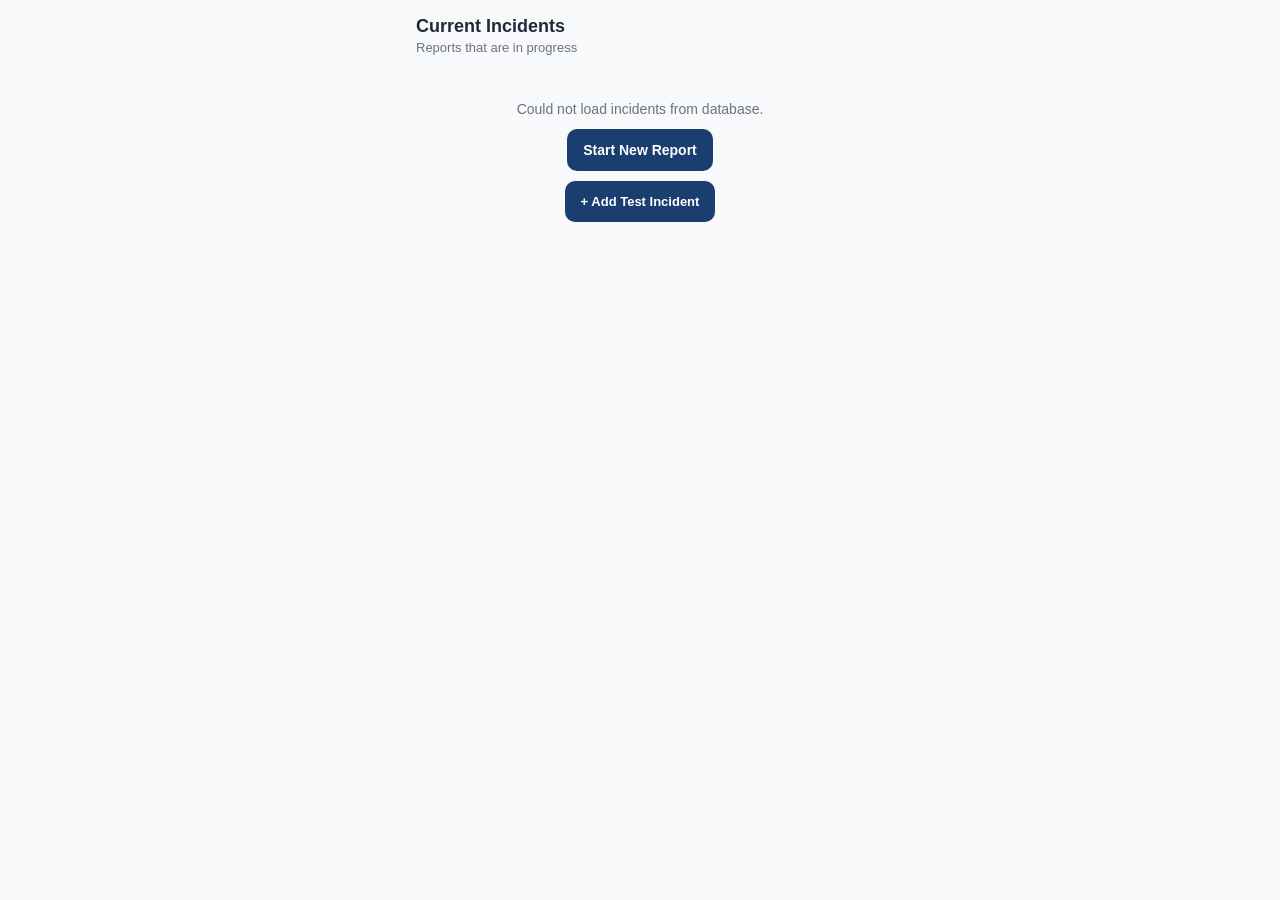
==== index.html @ 59213da8 "Fix v3 from user testing: safety layout, photo menus, hidden damage, country code 1. Before You Star" ====
<!DOCTYPE html>
<html lang="en">
<head>
  <meta charset="UTF-8">
  <meta name="viewport" content="width=device-width, initial-scale=1.0, maximum-scale=1.0, user-scalable=no">
  <title>Incident Reporting</title>
  <link rel="stylesheet" href="styles.css?v=8">
</head>
<body>

  <!-- Offline Banner -->
  <div class="offline-banner" id="offlineBanner">You are offline — data will be saved locally</div>

  <!-- ==================== SCREEN 1: Incidents List ==================== -->
  <div class="screen active" id="screen-incidents">
    <h2 class="section-title">Current Incidents</h2>
    <p class="section-subtitle">Reports that are in progress</p>

    <div id="currentIncidentsList">
      <div id="incidentsLoading" style="text-align:center;padding:28px 0">
        <div class="ai-spinner"></div>
        <p style="margin-top:12px;font-size:13px;color:var(--text-secondary)">Loading incidents…</p>
      </div>
    </div>

    <h2 class="section-title" id="pastIncidentsHeader" style="margin-top:16px;display:none">Past Incidents</h2>
    <p class="section-subtitle" id="pastIncidentsSubtitle" style="display:none">Completed and closed reports</p>
    <div id="pastIncidentsList"></div>
  </div>

  <!-- ==================== SCREEN 2: Before You Start (merged Safety + Comms) ==================== -->
  <div class="screen" id="screen-safety">
    <div class="safety-hero">
      <div class="shield-circle">
        <svg viewBox="0 0 24 24" stroke-linecap="round" stroke-linejoin="round"><path d="M12 22s8-4 8-10V5l-8-3-8 3v7c0 6 8 10 8 10z"/></svg>
      </div>
      <h2>Hi <span id="driverFirstName">there</span>,</h2>
      <p>We understand this is a stressful situation. Your safety is our top priority.</p>
    </div>

    <!-- Always-on 911 banner — injury status is captured later (don't ask twice) -->
    <div style="background:#fee2e2;border:1px solid #fca5a5;border-radius:10px;padding:12px 14px;margin:0 0 14px;font-size:13px;color:#991b1b;font-weight:600;line-height:1.4;display:flex;gap:10px;align-items:flex-start">
      <svg viewBox="0 0 24 24" fill="none" stroke="currentColor" stroke-width="2.5" stroke-linecap="round" stroke-linejoin="round" style="width:20px;height:20px;flex-shrink:0;margin-top:1px"><circle cx="12" cy="12" r="10"/><line x1="12" y1="8" x2="12" y2="12"/><line x1="12" y1="16" x2="12.01" y2="16"/></svg>
      <span>If anyone is injured, call 911 immediately before continuing this report.</span>
    </div>

    <div class="step-card">
      <div class="step-number">1</div>
      <div class="step-content">
        <h3>Move to safety &amp; breathe</h3>
        <p>Ensure you're physically okay and in a safe location away from traffic. Take a few deep breaths.</p>
      </div>
    </div>

    <div class="step-card">
      <div class="step-number">2</div>
      <div class="step-content">
        <h3>Contact your fleet manager</h3>
        <p>Inform them about the incident so they can provide support and next steps.</p>
      </div>
    </div>

    <h3 class="subsection-title" style="margin-top:18px">Communication Guidelines</h3>

    <div class="guidelines-list">
      <div class="guideline-card allowed">
        <div class="guideline-icon check">
          <svg viewBox="0 0 24 24" stroke-linecap="round" stroke-linejoin="round"><polyline points="20 6 9 17 4 12"/></svg>
        </div>
        <div class="guideline-content">
          <h3>Speak with police &amp; your fleet manager</h3>
          <p>Provide accurate, honest information to officers at the scene. Share full details with your fleet manager.</p>
        </div>
      </div>

      <div class="guideline-card caution">
        <div class="guideline-icon warn">
          <svg viewBox="0 0 24 24" stroke-linecap="round" stroke-linejoin="round"><circle cx="12" cy="12" r="10"/><line x1="12" y1="8" x2="12" y2="12"/><line x1="12" y1="16" x2="12.01" y2="16"/></svg>
        </div>
        <div class="guideline-content">
          <h3>Don't discuss fault with other drivers</h3>
          <p>Limit conversation with third parties or witnesses. Just collect their documents and contact information — the app will guide you.</p>
        </div>
      </div>
    </div>

    <div class="button-footer">
      <button class="btn btn-secondary" onclick="app.goTo('incidents')">Back</button>
      <button class="btn btn-primary" onclick="app.goTo('qualifying')">Got it, start report</button>
    </div>
  </div>

  <!-- screen-communication kept as alias so any back-links still work -->
  <div class="screen" id="screen-communication" style="display:none"></div>

  <!-- ==================== SCREEN 5: Qualifying Questions ==================== -->
  <div class="screen" id="screen-qualifying">
    <div class="progress-bar">
      <div class="progress-icon">
        <svg viewBox="0 0 24 24" stroke-linecap="round" stroke-linejoin="round"><circle cx="12" cy="12" r="10"/><line x1="12" y1="16" x2="12" y2="12"/><line x1="12" y1="8" x2="12.01" y2="8"/></svg>
      </div>
      <span>0% Complete</span>
    </div>

    <h2 class="section-title">Qualifying Questions</h2>
    <p class="section-subtitle">Please answer the following questions about the collision.</p>

    <div class="question-group">
      <label>Does the collision involve a third party driver?</label>
      <div class="toggle-group">
        <button class="toggle-btn" onclick="app.setAnswer('thirdParty', true, this)">Yes</button>
        <button class="toggle-btn" onclick="app.setAnswer('thirdParty', false, this)">No</button>
      </div>
    </div>

    <div class="question-group" id="hitAndRunGroup" style="display:none">
      <label>Was this a hit-and-run?</label>
      <div class="toggle-group">
        <button class="toggle-btn" onclick="app.setAnswer('hitAndRun', true, this)">Yes</button>
        <button class="toggle-btn" onclick="app.setAnswer('hitAndRun', false, this)">No</button>
      </div>
    </div>

    <div class="question-group">
      <label>Is your vehicle driveable?</label>
      <div class="toggle-group">
        <button class="toggle-btn" onclick="app.setAnswer('driveable', 'Yes', this)">Yes</button>
        <button class="toggle-btn" onclick="app.setAnswer('driveable', 'No', this)">No</button>
        <button class="toggle-btn" onclick="app.setAnswer('driveable', 'Uncertain', this)">Uncertain</button>
      </div>
    </div>

    <div class="button-footer">
      <button class="btn btn-secondary" onclick="app.goTo('safety')">Back</button>
      <button class="btn btn-primary" id="qualifyingContinue" onclick="app.qualifyingContinue()">Continue</button>
    </div>
  </div>

  <!-- ==================== SCREEN 6a: Photos — Your Vehicle ==================== -->
  <div class="screen" id="screen-photos-yours">
    <div class="progress-bar">
      <div class="progress-icon">
        <svg viewBox="0 0 24 24" stroke-linecap="round" stroke-linejoin="round"><circle cx="12" cy="12" r="10"/><line x1="12" y1="16" x2="12" y2="12"/><line x1="12" y1="8" x2="12.01" y2="8"/></svg>
      </div>
      <span>20% Complete</span>
    </div>

    <h2 class="section-title">Capture Photos of Your Vehicle & Scene</h2>
    <p class="section-subtitle">Take photos of your vehicle damage and the incident scene.</p>

    <div class="photo-grid" id="photoGridYours">
      <div class="photo-slot" onclick="app.showPhotoMenu('yours',0)">
        <svg class="camera-icon" viewBox="0 0 24 24" stroke-linecap="round" stroke-linejoin="round"><path d="M23 19a2 2 0 0 1-2 2H3a2 2 0 0 1-2-2V8a2 2 0 0 1 2-2h4l2-3h6l2 3h4a2 2 0 0 1 2 2z"/><circle cx="12" cy="13" r="4"/></svg>
        <span class="label">Front View</span>
      </div>
      <div class="photo-slot" onclick="app.showPhotoMenu('yours',1)">
        <svg class="camera-icon" viewBox="0 0 24 24" stroke-linecap="round" stroke-linejoin="round"><path d="M23 19a2 2 0 0 1-2 2H3a2 2 0 0 1-2-2V8a2 2 0 0 1 2-2h4l2-3h6l2 3h4a2 2 0 0 1 2 2z"/><circle cx="12" cy="13" r="4"/></svg>
        <span class="label">Rear View</span>
      </div>
      <div class="photo-slot" onclick="app.showPhotoMenu('yours',2)">
        <svg class="camera-icon" viewBox="0 0 24 24" stroke-linecap="round" stroke-linejoin="round"><path d="M23 19a2 2 0 0 1-2 2H3a2 2 0 0 1-2-2V8a2 2 0 0 1 2-2h4l2-3h6l2 3h4a2 2 0 0 1 2 2z"/><circle cx="12" cy="13" r="4"/></svg>
        <span class="label">Left Side</span>
      </div>
      <div class="photo-slot" onclick="app.showPhotoMenu('yours',3)">
        <svg class="camera-icon" viewBox="0 0 24 24" stroke-linecap="round" stroke-linejoin="round"><path d="M23 19a2 2 0 0 1-2 2H3a2 2 0 0 1-2-2V8a2 2 0 0 1 2-2h4l2-3h6l2 3h4a2 2 0 0 1 2 2z"/><circle cx="12" cy="13" r="4"/></svg>
        <span class="label">Right Side</span>
      </div>
      <div class="photo-slot" onclick="app.showPhotoMenu('yours',4)">
        <svg class="camera-icon" viewBox="0 0 24 24" stroke-linecap="round" stroke-linejoin="round"><path d="M23 19a2 2 0 0 1-2 2H3a2 2 0 0 1-2-2V8a2 2 0 0 1 2-2h4l2-3h6l2 3h4a2 2 0 0 1 2 2z"/><circle cx="12" cy="13" r="4"/></svg>
        <span class="label">Damage Close-up</span>
      </div>
    </div>

    <h3 class="subsection-title">360° Scene Video <span style="font-size:11px;font-weight:400;color:var(--text-muted)">(Optional)</span></h3>
    <p class="section-subtitle" style="margin-bottom:10px">Record a 360° walkthrough with your Camera app, then select it here.</p>
    <div class="document-upload" id="sceneVideoSlot" onclick="app.captureSceneVideo()">
      <svg viewBox="0 0 24 24" stroke-linecap="round" stroke-linejoin="round"><polygon points="23 7 16 12 23 17 23 7"/><rect x="1" y="5" width="15" height="14" rx="2" ry="2"/></svg>
      <p style="font-weight:600;margin-bottom:3px;font-size:14px">Select video from library</p>
      <p style="font-size:12px;color:var(--text-muted)">Record with your Camera app first, then tap here to attach</p>
    </div>
    <div id="sceneVideoPreview" style="display:none" class="doc-preview">
      <svg viewBox="0 0 24 24" fill="none" stroke="#2e7d32" stroke-width="2.5" stroke-linecap="round" stroke-linejoin="round" style="width:18px;height:18px;flex-shrink:0"><polyline points="20 6 9 17 4 12"/></svg>
      <span id="sceneVideoName" style="flex:1;font-size:13px;color:var(--success);overflow:hidden;text-overflow:ellipsis;white-space:nowrap">Video captured ✓</span>
      <button class="doc-remove-btn" onclick="event.stopPropagation();app.removeSceneVideo()">&times;</button>
    </div>

    <div id="aiAnalysisStatusYours" style="display:none">
      <div class="ai-processing">
        <div class="ai-spinner"></div>
        <p style="font-weight:600;font-size:14px">Analyzing photos...</p>
        <p style="color:var(--text-secondary);font-size:13px">AI is identifying damage zones and severity</p>
      </div>
    </div>

    <div class="button-footer">
      <button class="btn btn-secondary" onclick="app.goTo('qualifying')">Back</button>
      <button class="btn btn-primary" onclick="app.analyzeYoursAndContinue()">Continue</button>
    </div>
  </div>

  <!-- ==================== SCREEN 6b: Photos — Third Party Vehicle ==================== -->
  <div class="screen" id="screen-photos-third">
    <div class="progress-bar">
      <div class="progress-icon">
        <svg viewBox="0 0 24 24" stroke-linecap="round" stroke-linejoin="round"><circle cx="12" cy="12" r="10"/><line x1="12" y1="16" x2="12" y2="12"/><line x1="12" y1="8" x2="12.01" y2="8"/></svg>
      </div>
      <span>35% Complete</span>
    </div>

    <h2 class="section-title">Capture Photos of Third Party Vehicle</h2>
    <p class="section-subtitle">Take photos of the other driver's vehicle damage.</p>

    <div class="photo-grid" id="photoGridThird">
      <div class="photo-slot" onclick="app.showPhotoMenu('third',0)">
        <svg class="camera-icon" viewBox="0 0 24 24" stroke-linecap="round" stroke-linejoin="round"><path d="M23 19a2 2 0 0 1-2 2H3a2 2 0 0 1-2-2V8a2 2 0 0 1 2-2h4l2-3h6l2 3h4a2 2 0 0 1 2 2z"/><circle cx="12" cy="13" r="4"/></svg>
        <span class="label">Front View</span>
      </div>
      <div class="photo-slot" onclick="app.showPhotoMenu('third',1)">
        <svg class="camera-icon" viewBox="0 0 24 24" stroke-linecap="round" stroke-linejoin="round"><path d="M23 19a2 2 0 0 1-2 2H3a2 2 0 0 1-2-2V8a2 2 0 0 1 2-2h4l2-3h6l2 3h4a2 2 0 0 1 2 2z"/><circle cx="12" cy="13" r="4"/></svg>
        <span class="label">Rear View</span>
      </div>
      <div class="photo-slot" onclick="app.showPhotoMenu('third',2)">
        <svg class="camera-icon" viewBox="0 0 24 24" stroke-linecap="round" stroke-linejoin="round"><path d="M23 19a2 2 0 0 1-2 2H3a2 2 0 0 1-2-2V8a2 2 0 0 1 2-2h4l2-3h6l2 3h4a2 2 0 0 1 2 2z"/><circle cx="12" cy="13" r="4"/></svg>
        <span class="label">Left Side</span>
      </div>
      <div class="photo-slot" onclick="app.showPhotoMenu('third',3)">
        <svg class="camera-icon" viewBox="0 0 24 24" stroke-linecap="round" stroke-linejoin="round"><path d="M23 19a2 2 0 0 1-2 2H3a2 2 0 0 1-2-2V8a2 2 0 0 1 2-2h4l2-3h6l2 3h4a2 2 0 0 1 2 2z"/><circle cx="12" cy="13" r="4"/></svg>
        <span class="label">Right Side</span>
      </div>
      <div class="photo-slot" onclick="app.showPhotoMenu('third',4)">
        <svg class="camera-icon" viewBox="0 0 24 24" stroke-linecap="round" stroke-linejoin="round"><path d="M23 19a2 2 0 0 1-2 2H3a2 2 0 0 1-2-2V8a2 2 0 0 1 2-2h4l2-3h6l2 3h4a2 2 0 0 1 2 2z"/><circle cx="12" cy="13" r="4"/></svg>
        <span class="label">Damage Close-up</span>
      </div>
    </div>

    <div id="aiAnalysisStatusThird" style="display:none">
      <div class="ai-processing">
        <div class="ai-spinner"></div>
        <p style="font-weight:600;font-size:14px">Analyzing photos...</p>
        <p style="color:var(--text-secondary);font-size:13px">AI is identifying vehicle type and damage</p>
      </div>
    </div>

    <div class="button-footer">
      <button class="btn btn-secondary" onclick="app.goTo('photos-yours')">Back</button>
      <button class="btn btn-primary" onclick="app.analyzeThirdAndContinue()">Continue</button>
    </div>
  </div>

  <!-- ==================== SCREEN 7: Your Vehicle — Damage & Severity (combined) ==================== -->
  <div class="screen" id="screen-damage-first">
    <div class="progress-bar">
      <div class="progress-icon">
        <svg viewBox="0 0 24 24" stroke-linecap="round" stroke-linejoin="round"><circle cx="12" cy="12" r="10"/><line x1="12" y1="16" x2="12" y2="12"/><line x1="12" y1="8" x2="12.01" y2="8"/></svg>
      </div>
      <span>40% Complete</span>
    </div>

    <h2 class="section-title">Your Vehicle Damage</h2>
    <p class="section-subtitle">Select damaged areas and severity. <span class="ai-badge">AI Suggested</span></p>

    <div class="damage-diagram">
      <svg class="vehicle-svg" viewBox="0 0 200 300" style="max-width:220px">
        <path d="M75 20 C75 15, 78 10, 83 10 L117 10 C122 10, 125 15, 125 20 L125 35 L135 40 L140 45 L145 55 L148 65 L150 75 L150 225 L148 235 L145 245 L140 255 L135 260 L125 265 L125 280 C125 285, 122 290, 117 290 L83 290 C78 290, 75 285, 75 280 L75 265 L65 260 L60 255 L55 245 L52 235 L50 225 L50 75 L52 65 L55 55 L60 45 L65 40 L75 35 Z" fill="#e8e9ea" stroke="#9ca3af" stroke-width="2"/>
        <rect x="80" y="25" width="40" height="15" fill="rgba(59,130,246,0.15)" stroke="#9ca3af" stroke-width="1" rx="3"/>
        <rect x="80" y="260" width="40" height="15" fill="rgba(59,130,246,0.15)" stroke="#9ca3af" stroke-width="1" rx="3"/>
        <rect x="55" y="80" width="12" height="35" fill="rgba(59,130,246,0.15)" stroke="#9ca3af" stroke-width="1" rx="2"/>
        <rect x="55" y="125" width="12" height="35" fill="rgba(59,130,246,0.15)" stroke="#9ca3af" stroke-width="1" rx="2"/>
        <rect x="55" y="170" width="12" height="35" fill="rgba(59,130,246,0.15)" stroke="#9ca3af" stroke-width="1" rx="2"/>
        <rect x="133" y="80" width="12" height="35" fill="rgba(59,130,246,0.15)" stroke="#9ca3af" stroke-width="1" rx="2"/>
        <rect x="133" y="125" width="12" height="35" fill="rgba(59,130,246,0.15)" stroke="#9ca3af" stroke-width="1" rx="2"/>
        <rect x="133" y="170" width="12" height="35" fill="rgba(59,130,246,0.15)" stroke="#9ca3af" stroke-width="1" rx="2"/>
        <ellipse cx="85" cy="15" rx="6" ry="4" fill="#fbbf24" opacity="0.8"/>
        <ellipse cx="115" cy="15" rx="6" ry="4" fill="#fbbf24" opacity="0.8"/>
        <ellipse cx="85" cy="285" rx="6" ry="4" fill="#ef4444" opacity="0.8"/>
        <ellipse cx="115" cy="285" rx="6" ry="4" fill="#ef4444" opacity="0.8"/>
        <rect x="45" y="70" width="8" height="20" fill="#374151" rx="4"/>
        <rect x="147" y="70" width="8" height="20" fill="#374151" rx="4"/>
        <rect x="45" y="210" width="8" height="20" fill="#374151" rx="4"/>
        <rect x="147" y="210" width="8" height="20" fill="#374151" rx="4"/>
        <path class="damage-zone" data-zone="Front Center" d="M75 20 C75 15, 78 10, 83 10 L117 10 C122 10, 125 15, 125 20 L125 35 L135 40 L140 45 L145 55 L148 65 L100 65 L52 65 L55 55 L60 45 L65 40 L75 35 Z" fill="transparent" stroke="transparent" stroke-width="2"/>
        <path class="damage-zone" data-zone="Front Left" d="M50 65 L52 65 L55 55 L60 45 L65 40 L75 35 L75 50 L70 60 L65 70 L60 80 L55 90 L52 100 L50 110 Z" fill="transparent" stroke="transparent" stroke-width="2"/>
        <path class="damage-zone" data-zone="Front Right" d="M150 65 L148 65 L145 55 L140 45 L135 40 L125 35 L125 50 L130 60 L135 70 L140 80 L145 90 L148 100 L150 110 Z" fill="transparent" stroke="transparent" stroke-width="2"/>
        <path class="damage-zone" data-zone="Left Side" d="M50 75 L52 75 L50 85 L50 110 L50 190 L52 200 L50 225 L45 220 L40 200 L40 100 L45 80 Z" fill="transparent" stroke="transparent" stroke-width="2"/>
        <path class="damage-zone" data-zone="Right Side" d="M150 75 L148 75 L150 85 L150 110 L150 190 L148 200 L150 225 L155 220 L160 200 L160 100 L155 80 Z" fill="transparent" stroke="transparent" stroke-width="2"/>
        <rect class="damage-zone" data-zone="Roof" x="75" y="75" width="50" height="150" fill="transparent" stroke="transparent" stroke-width="2" rx="5"/>
        <path class="damage-zone" data-zone="Rear Left" d="M50 225 L52 225 L55 235 L60 245 L65 255 L75 260 L75 245 L70 235 L65 225 L60 215 L55 205 L52 195 L50 185 Z" fill="transparent" stroke="transparent" stroke-width="2"/>
        <path class="damage-zone" data-zone="Rear Right" d="M150 225 L148 225 L145 235 L140 245 L135 255 L125 260 L125 245 L130 235 L135 225 L140 215 L145 205 L148 195 L150 185 Z" fill="transparent" stroke="transparent" stroke-width="2"/>
        <path class="damage-zone" data-zone="Rear Center" d="M75 265 L125 265 L135 260 L140 255 L145 245 L148 235 L100 235 L52 235 L55 245 L60 255 L65 260 L75 265 L75 280 C75 285, 78 290, 83 290 L117 290 C122 290, 125 285, 125 280 L125 265 Z" fill="transparent" stroke="transparent" stroke-width="2"/>
      </svg>
    </div>

    <div class="damage-zones-chips" id="damageChipsFirst">
      <button class="zone-chip" onclick="app.toggleZone('first','Front Left',this)">Front Left</button>
      <button class="zone-chip" onclick="app.toggleZone('first','Front Center',this)">Front Center</button>
      <button class="zone-chip" onclick="app.toggleZone('first','Front Right',this)">Front Right</button>
      <button class="zone-chip" onclick="app.toggleZone('first','Left Side',this)">Left Side</button>
      <button class="zone-chip" onclick="app.toggleZone('first','Right Side',this)">Right Side</button>
      <button class="zone-chip" onclick="app.toggleZone('first','Rear Left',this)">Rear Left</button>
      <button class="zone-chip" onclick="app.toggleZone('first','Rear Center',this)">Rear Center</button>
      <button class="zone-chip" onclick="app.toggleZone('first','Rear Right',this)">Rear Right</button>
      <button class="zone-chip" onclick="app.toggleZone('first','Roof',this)">Roof</button>
      <button class="zone-chip" onclick="app.toggleZone('first','Undercarriage / Frame',this)">Undercarriage / Frame</button>
    </div>

    <h3 class="subsection-title" style="margin-top:20px">Damage Severity <span class="ai-badge">AI Suggested</span></h3>
    <div class="severity-options" id="severityOptionsFirst">
      <div class="severity-option" onclick="app.setSeverity('first','Minor', this)">
        <h4>Minor</h4>
        <p>Scratches, scuffs, or small dents. Vehicle fully driveable.</p>
      </div>
      <div class="severity-option" onclick="app.setSeverity('first','Functional', this)">
        <h4>Functional</h4>
        <p>Broken glass, hanging bumpers, or light damage. May still be driveable.</p>
      </div>
      <div class="severity-option" onclick="app.setSeverity('first','Disabling', this)">
        <h4>Disabling</h4>
        <p>Frame damage, wheel misalignment, or airbag deployment. Not driveable.</p>
      </div>
    </div>

    <div class="button-footer">
      <button class="btn btn-secondary" id="damageFirstBackBtn" onclick="app.damageFirstBack()">Back</button>
      <button class="btn btn-primary" id="damageFirstDoneBtn" onclick="app.damageFirstDone()">Continue</button>
    </div>
  </div>

  <!-- severity-first kept as alias so editFromReview still works -->
  <div class="screen" id="screen-severity-first" style="display:none"></div>

  <!-- ==================== SCREEN 9: Third Party Vehicle — Damage & Severity (combined) ==================== -->
  <div class="screen" id="screen-damage-third">
    <div class="progress-bar">
      <div class="progress-icon">
        <svg viewBox="0 0 24 24" stroke-linecap="round" stroke-linejoin="round"><circle cx="12" cy="12" r="10"/><line x1="12" y1="16" x2="12" y2="12"/><line x1="12" y1="8" x2="12.01" y2="8"/></svg>
      </div>
      <span>55% Complete</span>
    </div>

    <h2 class="section-title">Third Party Vehicle Damage</h2>
    <p class="section-subtitle">Select damaged areas and severity. <span class="ai-badge">AI Suggested</span></p>

    <div class="damage-diagram">
      <svg class="vehicle-svg" viewBox="0 0 200 300" style="max-width:220px">
        <path d="M75 20 C75 15, 78 10, 83 10 L117 10 C122 10, 125 15, 125 20 L125 35 L135 40 L140 45 L145 55 L148 65 L150 75 L150 225 L148 235 L145 245 L140 255 L135 260 L125 265 L125 280 C125 285, 122 290, 117 290 L83 290 C78 290, 75 285, 75 280 L75 265 L65 260 L60 255 L55 245 L52 235 L50 225 L50 75 L52 65 L55 55 L60 45 L65 40 L75 35 Z" fill="#e8e9ea" stroke="#9ca3af" stroke-width="2"/>
        <rect x="80" y="25" width="40" height="15" fill="rgba(59,130,246,0.15)" stroke="#9ca3af" stroke-width="1" rx="3"/>
        <rect x="80" y="260" width="40" height="15" fill="rgba(59,130,246,0.15)" stroke="#9ca3af" stroke-width="1" rx="3"/>
        <rect x="55" y="80" width="12" height="35" fill="rgba(59,130,246,0.15)" stroke="#9ca3af" stroke-width="1" rx="2"/>
        <rect x="55" y="125" width="12" height="35" fill="rgba(59,130,246,0.15)" stroke="#9ca3af" stroke-width="1" rx="2"/>
        <rect x="55" y="170" width="12" height="35" fill="rgba(59,130,246,0.15)" stroke="#9ca3af" stroke-width="1" rx="2"/>
        <rect x="133" y="80" width="12" height="35" fill="rgba(59,130,246,0.15)" stroke="#9ca3af" stroke-width="1" rx="2"/>
        <rect x="133" y="125" width="12" height="35" fill="rgba(59,130,246,0.15)" stroke="#9ca3af" stroke-width="1" rx="2"/>
        <rect x="133" y="170" width="12" height="35" fill="rgba(59,130,246,0.15)" stroke="#9ca3af" stroke-width="1" rx="2"/>
        <ellipse cx="85" cy="15" rx="6" ry="4" fill="#fbbf24" opacity="0.8"/>
        <ellipse cx="115" cy="15" rx="6" ry="4" fill="#fbbf24" opacity="0.8"/>
        <ellipse cx="85" cy="285" rx="6" ry="4" fill="#ef4444" opacity="0.8"/>
        <ellipse cx="115" cy="285" rx="6" ry="4" fill="#ef4444" opacity="0.8"/>
        <rect x="45" y="70" width="8" height="20" fill="#374151" rx="4"/>
        <rect x="147" y="70" width="8" height="20" fill="#374151" rx="4"/>
        <rect x="45" y="210" width="8" height="20" fill="#374151" rx="4"/>
        <rect x="147" y="210" width="8" height="20" fill="#374151" rx="4"/>
        <!-- Clickable damage zones (data-party="third" routes clicks to the 3rd-party chips) -->
        <path class="damage-zone" data-party="third" data-zone="Front Center" d="M75 20 C75 15, 78 10, 83 10 L117 10 C122 10, 125 15, 125 20 L125 35 L135 40 L140 45 L145 55 L148 65 L100 65 L52 65 L55 55 L60 45 L65 40 L75 35 Z" fill="transparent" stroke="transparent" stroke-width="2"/>
        <path class="damage-zone" data-party="third" data-zone="Front Left" d="M50 65 L52 65 L55 55 L60 45 L65 40 L75 35 L75 50 L70 60 L65 70 L60 80 L55 90 L52 100 L50 110 Z" fill="transparent" stroke="transparent" stroke-width="2"/>
        <path class="damage-zone" data-party="third" data-zone="Front Right" d="M150 65 L148 65 L145 55 L140 45 L135 40 L125 35 L125 50 L130 60 L135 70 L140 80 L145 90 L148 100 L150 110 Z" fill="transparent" stroke="transparent" stroke-width="2"/>
        <path class="damage-zone" data-party="third" data-zone="Left Side" d="M50 75 L52 75 L50 85 L50 110 L50 190 L52 200 L50 225 L45 220 L40 200 L40 100 L45 80 Z" fill="transparent" stroke="transparent" stroke-width="2"/>
        <path class="damage-zone" data-party="third" data-zone="Right Side" d="M150 75 L148 75 L150 85 L150 110 L150 190 L148 200 L150 225 L155 220 L160 200 L160 100 L155 80 Z" fill="transparent" stroke="transparent" stroke-width="2"/>
        <rect class="damage-zone" data-party="third" data-zone="Roof" x="75" y="75" width="50" height="150" fill="transparent" stroke="transparent" stroke-width="2" rx="5"/>
        <path class="damage-zone" data-party="third" data-zone="Rear Left" d="M50 225 L52 225 L55 235 L60 245 L65 255 L75 260 L75 245 L70 235 L65 225 L60 215 L55 205 L52 195 L50 185 Z" fill="transparent" stroke="transparent" stroke-width="2"/>
        <path class="damage-zone" data-party="third" data-zone="Rear Right" d="M150 225 L148 225 L145 235 L140 245 L135 255 L125 260 L125 245 L130 235 L135 225 L140 215 L145 205 L148 195 L150 185 Z" fill="transparent" stroke="transparent" stroke-width="2"/>
        <path class="damage-zone" data-party="third" data-zone="Rear Center" d="M75 265 L125 265 L135 260 L140 255 L145 245 L148 235 L100 235 L52 235 L55 245 L60 255 L65 260 L75 265 L75 280 C75 285, 78 290, 83 290 L117 290 C122 290, 125 285, 125 280 L125 265 Z" fill="transparent" stroke="transparent" stroke-width="2"/>
      </svg>
    </div>

    <div class="damage-zones-chips" id="damageChipsThird">
      <button class="zone-chip" onclick="app.toggleZone('third','Front Left',this)">Front Left</button>
      <button class="zone-chip" onclick="app.toggleZone('third','Front Center',this)">Front Center</button>
      <button class="zone-chip" onclick="app.toggleZone('third','Front Right',this)">Front Right</button>
      <button class="zone-chip" onclick="app.toggleZone('third','Left Side',this)">Left Side</button>
      <button class="zone-chip" onclick="app.toggleZone('third','Right Side',this)">Right Side</button>
      <button class="zone-chip" onclick="app.toggleZone('third','Rear Left',this)">Rear Left</button>
      <button class="zone-chip" onclick="app.toggleZone('third','Rear Center',this)">Rear Center</button>
      <button class="zone-chip" onclick="app.toggleZone('third','Rear Right',this)">Rear Right</button>
      <button class="zone-chip" onclick="app.toggleZone('third','Roof',this)">Roof</button>
      <button class="zone-chip" onclick="app.toggleZone('third','Undercarriage / Frame',this)">Undercarriage / Frame</button>
    </div>

    <h3 class="subsection-title" style="margin-top:20px">Damage Severity <span class="ai-badge">AI Suggested</span></h3>
    <div class="severity-options" id="severityOptionsThird">
      <div class="severity-option" onclick="app.setSeverity('third','Minor', this)">
        <h4>Minor</h4>
        <p>Scratches, scuffs, or small dents. Vehicle fully driveable.</p>
      </div>
      <div class="severity-option" onclick="app.setSeverity('third','Functional', this)">
        <h4>Functional</h4>
        <p>Broken glass, hanging bumpers, or light damage. May still be driveable.</p>
      </div>
      <div class="severity-option" onclick="app.setSeverity('third','Disabling', this)">
        <h4>Disabling</h4>
        <p>Frame damage, wheel misalignment, or airbag deployment. Not driveable.</p>
      </div>
    </div>

    <div class="button-footer">
      <button class="btn btn-secondary" id="damageThirdBackBtn" onclick="app.damageThirdBack()">Back</button>
      <button class="btn btn-primary" id="damageThirdDoneBtn" onclick="app.damageThirdDone()">Continue</button>
    </div>
  </div>

  <!-- severity-third kept as alias so editFromReview still works -->
  <div class="screen" id="screen-severity-third" style="display:none"></div>

  <!-- ==================== SCREEN 11: Documents OCR ==================== -->
  <div class="screen" id="screen-documents">
    <div class="progress-bar">
      <div class="progress-icon">
        <svg viewBox="0 0 24 24" stroke-linecap="round" stroke-linejoin="round"><circle cx="12" cy="12" r="10"/><line x1="12" y1="16" x2="12" y2="12"/><line x1="12" y1="8" x2="12.01" y2="8"/></svg>
      </div>
      <span>65% Complete</span>
    </div>

    <h2 class="section-title">Third Party Documents</h2>
    <p class="section-subtitle">Capture the third party's documents. AI will automatically extract key information.</p>

    <!-- Insurance Card first — most critical for filing a claim (policy # + insurer) -->
    <h3 class="subsection-title">Insurance Card</h3>
    <div class="document-upload" id="docInsuranceBox" onclick="app.captureDocOCR('insurance')">
      <svg viewBox="0 0 24 24" stroke-linecap="round" stroke-linejoin="round"><path d="M12 22s8-4 8-10V5l-8-3-8 3v7c0 6 8 10 8 10z"/></svg>
      <p style="font-weight:600;margin-bottom:3px;font-size:14px">Tap to capture</p>
      <p style="font-size:12px;color:var(--text-muted)">Take a photo of the insurance card</p>
    </div>
    <div id="docInsurancePreview" style="display:none" class="doc-preview">
      <svg viewBox="0 0 24 24" fill="none" stroke="#2e7d32" stroke-width="2.5" stroke-linecap="round" stroke-linejoin="round" style="width:18px;height:18px;flex-shrink:0"><polyline points="20 6 9 17 4 12"/></svg>
      <span style="flex:1;font-size:13px;color:var(--success)">Insurance Card captured ✓</span>
      <button class="doc-remove-btn" onclick="event.stopPropagation();app.removeDocOCR('insurance')">&times;</button>
    </div>
    <div class="ocr-results" id="ocrResultsInsurance" style="display:none">
      <h3 style="font-size:13px;font-weight:700;margin-bottom:10px">Extracted Information <span class="ai-badge">OCR</span></h3>
      <div class="ocr-field"><span class="field-label">Insured Name</span><span class="field-value" id="ocrInsName">--</span></div>
      <div class="ocr-field"><span class="field-label">Policy #</span><span class="field-value" id="ocrInsPolicy">--</span></div>
      <div class="ocr-field"><span class="field-label">Insurer</span><span class="field-value" id="ocrInsCompany">--</span></div>
      <div class="ocr-field"><span class="field-label">Effective Dates</span><span class="field-value" id="ocrInsDates">--</span></div>
    </div>

    <h3 class="subsection-title" style="margin-top:8px">Driver's License</h3>
    <div class="document-upload" id="docLicenseBox" onclick="app.captureDocOCR('license')">
      <svg viewBox="0 0 24 24" stroke-linecap="round" stroke-linejoin="round"><rect x="2" y="5" width="20" height="14" rx="2"/><line x1="2" y1="10" x2="22" y2="10"/></svg>
      <p style="font-weight:600;margin-bottom:3px;font-size:14px">Tap to capture</p>
      <p style="font-size:12px;color:var(--text-muted)">Take a photo of the driver's license</p>
    </div>
    <div id="docLicensePreview" style="display:none" class="doc-preview">
      <svg viewBox="0 0 24 24" fill="none" stroke="#2e7d32" stroke-width="2.5" stroke-linecap="round" stroke-linejoin="round" style="width:18px;height:18px;flex-shrink:0"><polyline points="20 6 9 17 4 12"/></svg>
      <span style="flex:1;font-size:13px;color:var(--success)">Driver's License captured ✓</span>
      <button class="doc-remove-btn" onclick="event.stopPropagation();app.removeDocOCR('license')">&times;</button>
    </div>
    <div class="ocr-results" id="ocrResultsLicense" style="display:none">
      <h3 style="font-size:13px;font-weight:700;margin-bottom:10px">Extracted Information <span class="ai-badge">OCR</span></h3>
      <div class="ocr-field"><span class="field-label">Name</span><span class="field-value" id="ocrDlName">--</span></div>
      <div class="ocr-field"><span class="field-label">License #</span><span class="field-value" id="ocrDlNumber">--</span></div>
      <div class="ocr-field"><span class="field-label">DOB</span><span class="field-value" id="ocrDlDob">--</span></div>
      <div class="ocr-field"><span class="field-label">Address</span><span class="field-value" id="ocrDlAddress">--</span></div>
    </div>

    <h3 class="subsection-title" style="margin-top:8px">Vehicle Registration</h3>
    <div class="document-upload" id="docRegistrationBox" onclick="app.captureDocOCR('registration')">
      <svg viewBox="0 0 24 24" stroke-linecap="round" stroke-linejoin="round"><path d="M14 2H6a2 2 0 0 0-2 2v16a2 2 0 0 0 2 2h12a2 2 0 0 0 2-2V8z"/><polyline points="14 2 14 8 20 8"/><line x1="16" y1="13" x2="8" y2="13"/><line x1="16" y1="17" x2="8" y2="17"/><polyline points="10 9 9 9 8 9"/></svg>
      <p style="font-weight:600;margin-bottom:3px;font-size:14px">Tap to capture</p>
      <p style="font-size:12px;color:var(--text-muted)">Take a photo of the vehicle registration</p>
    </div>
    <div id="docRegistrationPreview" style="display:none" class="doc-preview">
      <svg viewBox="0 0 24 24" fill="none" stroke="#2e7d32" stroke-width="2.5" stroke-linecap="round" stroke-linejoin="round" style="width:18px;height:18px;flex-shrink:0"><polyline points="20 6 9 17 4 12"/></svg>
      <span style="flex:1;font-size:13px;color:var(--success)">Vehicle Registration captured ✓</span>
      <button class="doc-remove-btn" onclick="event.stopPropagation();app.removeDocOCR('registration')">&times;</button>
    </div>
    <div class="ocr-results" id="ocrResultsRegistration" style="display:none">
      <h3 style="font-size:13px;font-weight:700;margin-bottom:10px">Extracted Information <span class="ai-badge">OCR</span></h3>
      <div class="ocr-field"><span class="field-label">VIN</span><span class="field-value" id="ocrRegVin">--</span></div>
      <div class="ocr-field"><span class="field-label">License Plate</span><span class="field-value" id="ocrRegPlate">--</span></div>
      <div class="ocr-field"><span class="field-label">Make / Model / Year</span><span class="field-value" id="ocrRegMakeModel">--</span></div>
      <div class="ocr-field"><span class="field-label">Registered Owner</span><span class="field-value" id="ocrRegOwner">--</span></div>
    </div>

    <div class="optional-section">
      <div class="optional-section-header" onclick="app.toggleSection('thirdPartyContact')">
        <span class="optional-label">Third Party Driver Contact Info</span>
        <span class="optional-tag">Optional</span>
        <svg id="thirdPartyContactChevron" viewBox="0 0 24 24" fill="none" stroke="currentColor" stroke-width="2" stroke-linecap="round" stroke-linejoin="round" style="width:16px;height:16px;transition:transform 0.2s;flex-shrink:0"><polyline points="6 9 12 15 18 9"/></svg>
      </div>
      <div id="thirdPartyContactBody" style="display:none;padding-top:12px">
        <label class="field-label-block">Phone Number</label>
        <div class="phone-input-row">
          <select class="country-code-select" id="thirdPartyCountryCode" onchange="app.reportData.thirdPartyPhone.countryCode=this.value">
            <option value="+1">🇺🇸 +1</option>
            <option value="+1-CA">🇨🇦 +1</option>
            <option value="+44">🇬🇧 +44</option>
            <option value="+61">🇦🇺 +61</option>
            <option value="+64">🇳🇿 +64</option>
            <option value="+353">🇮🇪 +353</option>
            <option value="+49">🇩🇪 +49</option>
            <option value="+33">🇫🇷 +33</option>
            <option value="+34">🇪🇸 +34</option>
            <option value="+39">🇮🇹 +39</option>
            <option value="+31">🇳🇱 +31</option>
            <option value="+55">🇧🇷 +55</option>
            <option value="+52">🇲🇽 +52</option>
            <option value="+91">🇮🇳 +91</option>
            <option value="+86">🇨🇳 +86</option>
            <option value="+81">🇯🇵 +81</option>
            <option value="+82">🇰🇷 +82</option>
            <option value="+971">🇦🇪 +971</option>
            <option value="+966">🇸🇦 +966</option>
            <option value="+65">🇸🇬 +65</option>
            <option value="+27">🇿🇦 +27</option>
          </select>
          <input type="tel" class="phone-number-input" id="thirdPartyPhoneNumber" placeholder="(555) 555-5555" maxlength="14" oninput="app.formatPhoneInput(this, v => app.reportData.thirdPartyPhone.number = v)">
        </div>
      </div>
    </div>

    <div class="button-footer">
      <button class="btn btn-secondary" onclick="app.documentsBack()">Back</button>
      <button class="btn btn-primary" onclick="app.goTo('narrative')">Continue</button>
    </div>
  </div>

  <!-- ==================== SCREEN 15: Voice Narrative ==================== -->
  <div class="screen" id="screen-narrative">
    <div class="progress-bar">
      <div class="progress-icon">
        <svg viewBox="0 0 24 24" stroke-linecap="round" stroke-linejoin="round"><circle cx="12" cy="12" r="10"/><line x1="12" y1="16" x2="12" y2="12"/><line x1="12" y1="8" x2="12.01" y2="8"/></svg>
      </div>
      <span>75% Complete</span>
    </div>

    <h2 class="section-title">Incident Description</h2>
    <p class="section-subtitle">Describe what happened. Use the keyboard microphone for voice input if preferred.</p>

    <div class="transcript-box">
      <textarea id="narrativeText" placeholder="Describe the incident here..."></textarea>
    </div>

    <div class="narrative-fields">
      <h3 class="subsection-title" style="margin-bottom:14px">Occupancy & Injuries</h3>

      <div class="question-group">
        <label>Total people in your vehicle <span style="font-size:11px;color:var(--text-muted)">(including you)</span></label>
        <div class="number-stepper">
          <button class="stepper-btn" onclick="app.adjustOccupancy('yours',-1)">&#8722;</button>
          <span class="stepper-value" id="yourVehicleCount">1</span>
          <button class="stepper-btn" onclick="app.adjustOccupancy('yours',1)">&#43;</button>
        </div>
      </div>

      <div class="question-group">
        <label>Were there any injuries in your vehicle?</label>
        <div class="toggle-group">
          <button class="toggle-btn" onclick="app.setNarrativeAnswer('yourInjuries', true, this)">Yes</button>
          <button class="toggle-btn" onclick="app.setNarrativeAnswer('yourInjuries', false, this)">No</button>
        </div>
      </div>

      <div id="thirdOccupancyGroup" style="display:none">
        <div class="question-group">
          <label>Total people in the third party vehicle</label>
          <div class="number-stepper">
            <button class="stepper-btn" onclick="app.adjustOccupancy('third',-1)">&#8722;</button>
            <span class="stepper-value" id="thirdVehicleCount">1</span>
            <button class="stepper-btn" onclick="app.adjustOccupancy('third',1)">&#43;</button>
          </div>
        </div>

        <div class="question-group">
          <label>Were there any injuries in the third party vehicle?</label>
          <div class="toggle-group">
            <button class="toggle-btn" onclick="app.setNarrativeAnswer('thirdInjuries', true, this)">Yes</button>
            <button class="toggle-btn" onclick="app.setNarrativeAnswer('thirdInjuries', false, this)">No</button>
          </div>
        </div>
      </div>

      <h3 class="subsection-title" style="margin:20px 0 14px">Witnesses</h3>

      <div class="question-group">
        <label>Are there any witnesses?</label>
        <div class="toggle-group">
          <button class="toggle-btn" onclick="app.setWitnessToggle(true, this)">Yes</button>
          <button class="toggle-btn" onclick="app.setWitnessToggle(false, this)">No</button>
        </div>
      </div>

      <div id="witnessFields" style="display:none">
        <div class="question-group">
          <label>Witness Name</label>
          <input type="text" class="text-input" id="witnessName" placeholder="Full name" oninput="app.reportData.witnesses.name=this.value">
        </div>
        <div class="question-group">
          <label>Witness Phone Number</label>
          <div class="phone-input-row">
            <select class="country-code-select" id="witnessCountryCode" onchange="app.reportData.witnesses.phone.countryCode=this.value">
              <option value="+1">🇺🇸 +1</option>
              <option value="+1-CA">🇨🇦 +1</option>
              <option value="+44">🇬🇧 +44</option>
              <option value="+61">🇦🇺 +61</option>
              <option value="+64">🇳🇿 +64</option>
              <option value="+353">🇮🇪 +353</option>
              <option value="+49">🇩🇪 +49</option>
              <option value="+33">🇫🇷 +33</option>
              <option value="+34">🇪🇸 +34</option>
              <option value="+39">🇮🇹 +39</option>
              <option value="+31">🇳🇱 +31</option>
              <option value="+55">🇧🇷 +55</option>
              <option value="+52">🇲🇽 +52</option>
              <option value="+91">🇮🇳 +91</option>
              <option value="+86">🇨🇳 +86</option>
              <option value="+81">🇯🇵 +81</option>
              <option value="+82">🇰🇷 +82</option>
              <option value="+971">🇦🇪 +971</option>
              <option value="+966">🇸🇦 +966</option>
              <option value="+65">🇸🇬 +65</option>
              <option value="+27">🇿🇦 +27</option>
            </select>
            <input type="tel" class="phone-number-input" id="witnessPhone" placeholder="(555) 555-5555" maxlength="14" oninput="app.formatPhoneInput(this, v => app.reportData.witnesses.phone.number = v)">
          </div>
        </div>
      </div>
    </div>

    <div class="button-footer">
      <button class="btn btn-secondary" onclick="app.narrativeBack()">Back</button>
      <button class="btn btn-primary" onclick="app.narrativeContinue()">Continue</button>
    </div>
  </div>

  <!-- ==================== SCREEN 15b: Police Report ==================== -->
  <div class="screen" id="screen-police-report">
    <div class="progress-bar">
      <div class="progress-icon">
        <svg viewBox="0 0 24 24" stroke-linecap="round" stroke-linejoin="round"><circle cx="12" cy="12" r="10"/><line x1="12" y1="16" x2="12" y2="12"/><line x1="12" y1="8" x2="12.01" y2="8"/></svg>
      </div>
      <span>80% Complete</span>
    </div>

    <h2 class="section-title">Police Report</h2>
    <p class="section-subtitle">Provide information about any police involvement at the scene.</p>

    <div class="question-group">
      <label>Was a police report filed?</label>
      <div class="toggle-group">
        <button class="toggle-btn" onclick="app.setPoliceAnswer('filed', true, this)">Yes</button>
        <button class="toggle-btn" onclick="app.setPoliceAnswer('filed', false, this)">No</button>
      </div>
    </div>

    <div id="policeReportDetails" style="display:none">
      <div class="question-group">
        <label>Upload Police Report <span style="font-size:11px;color:var(--text-muted)">(Optional)</span></label>
        <div class="document-upload" id="policeDocUpload" onclick="app.capturePoliceReport()" style="margin-top:6px">
          <svg viewBox="0 0 24 24" stroke-linecap="round" stroke-linejoin="round"><path d="M14 2H6a2 2 0 0 0-2 2v16a2 2 0 0 0 2 2h12a2 2 0 0 0 2-2V8z"/><polyline points="14 2 14 8 20 8"/><line x1="16" y1="13" x2="8" y2="13"/><line x1="16" y1="17" x2="8" y2="17"/><polyline points="10 9 9 9 8 9"/></svg>
          <p style="font-weight:600;margin-bottom:3px;font-size:14px">Tap to capture document</p>
          <p style="font-size:12px;color:var(--text-muted)">Photo of the police report or case number</p>
        </div>
        <div id="policeDocPreview" style="display:none" class="doc-preview">
          <svg viewBox="0 0 24 24" fill="none" stroke="currentColor" stroke-width="2" stroke-linecap="round" stroke-linejoin="round" style="width:18px;height:18px;flex-shrink:0;color:var(--success)"><polyline points="20 6 9 17 4 12"/></svg>
          <span style="flex:1;font-size:13px">Police report captured</span>
          <button class="doc-remove-btn" onclick="event.stopPropagation();app.removePoliceDoc()">&times;</button>
        </div>
        <div class="ocr-results" id="ocrResultsPolice" style="display:none;margin-top:8px">
          <h3 style="font-size:13px;font-weight:700;margin-bottom:10px">Extracted Information <span class="ai-badge">OCR</span></h3>
          <div class="ocr-field"><span class="field-label">Report #</span><span class="field-value" id="ocrPoliceReport">--</span></div>
          <div class="ocr-field"><span class="field-label">Officer</span><span class="field-value" id="ocrPoliceOfficer">--</span></div>
          <div class="ocr-field"><span class="field-label">Badge #</span><span class="field-value" id="ocrPoliceBadge">--</span></div>
        </div>
      </div>

      <div class="question-group">
        <label>Were there any violations?</label>
        <div class="toggle-group">
          <button class="toggle-btn" onclick="app.setPoliceAnswer('violations', true, this)">Yes</button>
          <button class="toggle-btn" onclick="app.setPoliceAnswer('violations', false, this)">No</button>
        </div>
      </div>

      <div class="question-group">
        <label>Were any citations issued?</label>
        <div class="toggle-group">
          <button class="toggle-btn" onclick="app.setPoliceAnswer('citations', true, this)">Yes</button>
          <button class="toggle-btn" onclick="app.setPoliceAnswer('citations', false, this)">No</button>
        </div>
      </div>

      <div id="citationDocGroup" style="display:none">
        <div class="document-upload" id="citationDocUpload" onclick="app.captureCitationDoc()" style="margin-top:6px">
          <svg viewBox="0 0 24 24" stroke-linecap="round" stroke-linejoin="round"><path d="M14 2H6a2 2 0 0 0-2 2v16a2 2 0 0 0 2 2h12a2 2 0 0 0 2-2V8z"/><polyline points="14 2 14 8 20 8"/><line x1="16" y1="13" x2="8" y2="13"/><line x1="16" y1="17" x2="8" y2="17"/><polyline points="10 9 9 9 8 9"/></svg>
          <p style="font-weight:600;margin-bottom:3px;font-size:14px">Tap to capture citation</p>
          <p style="font-size:12px;color:var(--text-muted)">Photo of the citation or ticket</p>
        </div>
        <div id="citationDocPreview" style="display:none" class="doc-preview">
          <svg viewBox="0 0 24 24" fill="none" stroke="#2e7d32" stroke-width="2.5" stroke-linecap="round" stroke-linejoin="round" style="width:18px;height:18px;flex-shrink:0"><polyline points="20 6 9 17 4 12"/></svg>
          <span style="flex:1;font-size:13px;color:var(--success)">Citation captured ✓</span>
          <button class="doc-remove-btn" onclick="event.stopPropagation();app.removeCitationDoc()">&times;</button>
        </div>
        <div class="ocr-results" id="ocrResultsCitation" style="display:none;margin-top:8px">
          <h3 style="font-size:13px;font-weight:700;margin-bottom:10px">Extracted Information <span class="ai-badge">OCR</span></h3>
          <div class="ocr-field"><span class="field-label">Citation #</span><span class="field-value" id="ocrCitationNumber">--</span></div>
          <div class="ocr-field"><span class="field-label">Violations</span><span class="field-value" id="ocrCitationViolations">--</span></div>
        </div>
      </div>
    </div>

    <div class="button-footer">
      <button class="btn btn-secondary" onclick="app.goTo('narrative')">Back</button>
      <button class="btn btn-primary" onclick="app.goTo('property-damage')">Continue</button>
    </div>
  </div>

  <!-- ==================== SCREEN 15c: Property Damage ==================== -->
  <div class="screen" id="screen-property-damage">
    <div class="progress-bar">
      <div class="progress-icon">
        <svg viewBox="0 0 24 24" stroke-linecap="round" stroke-linejoin="round"><circle cx="12" cy="12" r="10"/><line x1="12" y1="16" x2="12" y2="12"/><line x1="12" y1="8" x2="12.01" y2="8"/></svg>
      </div>
      <span>85% Complete</span>
    </div>

    <h2 class="section-title">Property Damage</h2>
    <p class="section-subtitle">Was any non-vehicle property damaged? (e.g. a building, fence, or storefront)</p>

    <div class="question-group">
      <label>Was any property damaged?</label>
      <div class="toggle-group">
        <button class="toggle-btn" onclick="app.setPropertyAnswer('damaged', true, this)">Yes</button>
        <button class="toggle-btn" onclick="app.setPropertyAnswer('damaged', false, this)">No</button>
      </div>
    </div>

    <div id="propertyDamageDetails" style="display:none">
      <div class="question-group">
        <label>Photo of Damaged Property</label>
        <div class="document-upload" id="propertyPhotoUpload" onclick="app.capturePropertyPhoto()" style="margin-top:6px">
          <svg viewBox="0 0 24 24" stroke-linecap="round" stroke-linejoin="round"><path d="M23 19a2 2 0 0 1-2 2H3a2 2 0 0 1-2-2V8a2 2 0 0 1 2-2h4l2-3h6l2 3h4a2 2 0 0 1 2 2z"/><circle cx="12" cy="13" r="4"/></svg>
          <p style="font-weight:600;margin-bottom:3px;font-size:14px">Tap to capture photo</p>
          <p style="font-size:12px;color:var(--text-muted)">Photo of the damaged property or structure</p>
        </div>
        <div id="propertyPhotoPreview" style="display:none" class="doc-preview">
          <svg viewBox="0 0 24 24" fill="none" stroke="currentColor" stroke-width="2" stroke-linecap="round" stroke-linejoin="round" style="width:18px;height:18px;flex-shrink:0;color:var(--success)"><polyline points="20 6 9 17 4 12"/></svg>
          <span style="flex:1;font-size:13px">Property photo captured</span>
          <button class="doc-remove-btn" onclick="event.stopPropagation();app.removePropertyPhoto()">&times;</button>
        </div>
      </div>

      <div class="question-group">
        <label>Property Name</label>
        <input type="text" class="text-input" id="propertyName" placeholder="e.g. Walmart, Maple St Residence" oninput="app.reportData.propertyDamageInfo.propertyName=this.value">
      </div>

      <div class="question-group">
        <label>Property Address <span class="ai-badge" style="margin-left:4px">GPS</span></label>
        <input type="text" class="text-input" id="propertyAddress" placeholder="Auto-filled from GPS" oninput="app.reportData.propertyDamageInfo.address=this.value">
      </div>

      <div class="optional-section">
        <div class="optional-section-header" onclick="app.toggleSection('propertyOwner')">
          <span class="optional-label">Property Owner Information</span>
          <span class="optional-tag">Optional</span>
          <svg id="propertyOwnerChevron" viewBox="0 0 24 24" fill="none" stroke="currentColor" stroke-width="2" stroke-linecap="round" stroke-linejoin="round" style="width:16px;height:16px;transition:transform 0.2s;flex-shrink:0"><polyline points="6 9 12 15 18 9"/></svg>
        </div>
        <div id="propertyOwnerBody" style="display:none;padding-top:12px">
          <div class="question-group" style="margin-bottom:12px">
            <label class="field-label-block">Owner Name</label>
            <input type="text" class="text-input" id="propertyOwnerName" placeholder="Full name" oninput="app.reportData.propertyDamageInfo.ownerName=this.value">
          </div>
          <div class="question-group">
            <label class="field-label-block">Owner Phone Number</label>
            <div class="phone-input-row">
              <select class="country-code-select" id="propertyOwnerCountryCode" onchange="app.reportData.propertyDamageInfo.ownerPhone.countryCode=this.value">
                <option value="+1">🇺🇸 +1</option>
                <option value="+1-CA">🇨🇦 +1</option>
                <option value="+44">🇬🇧 +44</option>
                <option value="+61">🇦🇺 +61</option>
                <option value="+64">🇳🇿 +64</option>
                <option value="+353">🇮🇪 +353</option>
                <option value="+49">🇩🇪 +49</option>
                <option value="+33">🇫🇷 +33</option>
                <option value="+34">🇪🇸 +34</option>
                <option value="+39">🇮🇹 +39</option>
                <option value="+31">🇳🇱 +31</option>
                <option value="+55">🇧🇷 +55</option>
                <option value="+52">🇲🇽 +52</option>
                <option value="+91">🇮🇳 +91</option>
                <option value="+86">🇨🇳 +86</option>
                <option value="+81">🇯🇵 +81</option>
                <option value="+82">🇰🇷 +82</option>
                <option value="+971">🇦🇪 +971</option>
                <option value="+966">🇸🇦 +966</option>
                <option value="+65">🇸🇬 +65</option>
                <option value="+27">🇿🇦 +27</option>
              </select>
              <input type="tel" class="phone-number-input" id="propertyOwnerPhone" placeholder="(555) 555-5555" maxlength="14" oninput="app.formatPhoneInput(this, v => app.reportData.propertyDamageInfo.ownerPhone.number = v)">
            </div>
          </div>
        </div>
      </div>
    </div>

    <div class="button-footer">
      <button class="btn btn-secondary" onclick="app.goTo('police-report')">Back</button>
      <button class="btn btn-primary" onclick="app.goTo('review')">Continue</button>
    </div>
  </div>

  <!-- ==================== SCREEN 16: Contextual Info ==================== -->
  <div class="screen" id="screen-context">
    <h2 class="section-title">Contextual Information</h2>
    <p class="section-subtitle">Automatically gathered from GPS and external data sources. <span class="ai-badge">Auto-filled</span></p>

    <div class="context-grid">
      <div class="context-card">
        <div class="context-icon"><svg viewBox="0 0 24 24" stroke-linecap="round" stroke-linejoin="round"><circle cx="12" cy="12" r="5"/><line x1="12" y1="1" x2="12" y2="3"/><line x1="12" y1="21" x2="12" y2="23"/><line x1="4.22" y1="4.22" x2="5.64" y2="5.64"/><line x1="18.36" y1="18.36" x2="19.78" y2="19.78"/><line x1="1" y1="12" x2="3" y2="12"/><line x1="21" y1="12" x2="23" y2="12"/><line x1="4.22" y1="19.78" x2="5.64" y2="18.36"/><line x1="18.36" y1="5.64" x2="19.78" y2="4.22"/></svg></div>
        <div class="context-label">Weather</div>
        <div class="context-value" id="ctxWeather">Clear, 72&deg;F</div>
      </div>
      <div class="context-card">
        <div class="context-icon"><svg viewBox="0 0 24 24" stroke-linecap="round" stroke-linejoin="round"><path d="M18 6H5a2 2 0 0 0-2 2v8a2 2 0 0 0 2 2h13l4-6z"/></svg></div>
        <div class="context-label">Road Conditions</div>
        <div class="context-value" id="ctxRoad">Dry</div>
      </div>
      <div class="context-card">
        <div class="context-icon"><svg viewBox="0 0 24 24" stroke-linecap="round" stroke-linejoin="round"><path d="M22 11.08V12a10 10 0 1 1-5.93-9.14"/><polyline points="22 4 12 14.01 9 11.01"/></svg></div>
        <div class="context-label">Speed at Impact</div>
        <div class="context-value" id="ctxSpeed">32 mph</div>
      </div>
      <div class="context-card">
        <div class="context-icon"><svg viewBox="0 0 24 24" stroke-linecap="round" stroke-linejoin="round"><path d="M21 10c0 7-9 13-9 13s-9-6-9-13a9 9 0 0 1 18 0z"/><circle cx="12" cy="10" r="3"/></svg></div>
        <div class="context-label">Location</div>
        <div class="context-value" id="ctxLocation" style="font-size:12px">Interstate 78, MM 47</div>
      </div>
      <div class="context-card">
        <div class="context-icon"><svg viewBox="0 0 24 24" stroke-linecap="round" stroke-linejoin="round"><circle cx="12" cy="12" r="10"/><polyline points="12 6 12 12 16 14"/></svg></div>
        <div class="context-label">Time</div>
        <div class="context-value" id="ctxTime">2:30 PM</div>
      </div>
      <div class="context-card">
        <div class="context-icon"><svg viewBox="0 0 24 24" stroke-linecap="round" stroke-linejoin="round"><polygon points="13 2 3 14 12 14 11 22 21 10 12 10 13 2"/></svg></div>
        <div class="context-label">G-Force</div>
        <div class="context-value" id="ctxGForce">-4.2g</div>
      </div>
    </div>

    <div class="button-footer">
      <button class="btn btn-primary" onclick="app.goTo('review')">Back to Review</button>
    </div>
  </div>

  <!-- ==================== SCREEN 17: Review & Submit ==================== -->
  <div class="screen" id="screen-review">
    <div class="progress-bar">
      <div class="progress-icon">
        <svg viewBox="0 0 24 24" stroke-linecap="round" stroke-linejoin="round"><circle cx="12" cy="12" r="10"/><line x1="12" y1="16" x2="12" y2="12"/><line x1="12" y1="8" x2="12.01" y2="8"/></svg>
      </div>
      <span>95% Complete</span>
    </div>

    <h2 class="section-title">Review & Submit</h2>
    <p class="section-subtitle">Please review all information before submitting your report.</p>

    <div class="review-section">
      <h3><svg viewBox="0 0 24 24" stroke-linecap="round" stroke-linejoin="round"><path d="M14 2H6a2 2 0 0 0-2 2v16a2 2 0 0 0 2 2h12a2 2 0 0 0 2-2V8z"/><polyline points="14 2 14 8 20 8"/></svg> Incident Details</h3>
      <div class="review-row">
        <span class="label">Date / Time</span>
        <span class="value"><span class="verified-icon">&#x2714;</span> <span id="revDateTime">Oct 4, 2025 2:30 PM</span></span>
      </div>
      <div class="review-row">
        <span class="label">Location</span>
        <span class="value"><span class="verified-icon">&#x2714;</span> <span id="revLocation">Interstate 78, MM 47</span></span>
      </div>
      <div class="review-row">
        <span class="label">Third Party</span>
        <span class="value" id="revThirdParty">Yes</span>
      </div>
      <div class="review-row" id="revRowHitAndRun" style="display:none">
        <span class="label">Hit-and-run</span>
        <span class="value" id="revHitAndRun">—</span>
      </div>
      <div class="review-row">
        <span class="label">Vehicle Driveable</span>
        <span class="value" id="revDriveable">—</span>
      </div>
    </div>

    <div class="review-section">
      <h3><svg viewBox="0 0 24 24" stroke-linecap="round" stroke-linejoin="round"><path d="M10.29 3.86L1.82 18a2 2 0 0 0 1.71 3h16.94a2 2 0 0 0 1.71-3L13.71 3.86a2 2 0 0 0-3.42 0z"/><line x1="12" y1="9" x2="12" y2="13"/><line x1="12" y1="17" x2="12.01" y2="17"/></svg> Vehicle Assessment</h3>
      <div class="review-row">
        <span class="label">Your Damage</span>
        <span class="value" id="revFirstDamage">Front Left, Front Center</span>
        <a class="review-edit-link" onclick="app.editFromReview('damage-first')">Edit</a>
      </div>
      <div class="review-row">
        <span class="label">Your Severity</span>
        <span class="value" id="revSeverityFirst">Functional</span>
        <a class="review-edit-link" onclick="app.editFromReview('severity-first')">Edit</a>
      </div>
      <div class="review-row" id="revRowThirdType">
        <span class="label">3rd Party Type</span>
        <span class="value" id="revThirdType">--</span>
      </div>
      <div class="review-row" id="revRowThirdDamage">
        <span class="label">3rd Party Damage</span>
        <span class="value" id="revThirdDamage">--</span>
        <a class="review-edit-link" onclick="app.editFromReview('damage-third')">Edit</a>
      </div>
      <div class="review-row" id="revRowThirdSeverity">
        <span class="label">3rd Party Severity</span>
        <span class="value" id="revSeverityThird">--</span>
        <a class="review-edit-link" onclick="app.editFromReview('severity-third')">Edit</a>
      </div>
    </div>

    <div class="review-section" id="revSectionThirdInfo">
      <h3><svg viewBox="0 0 24 24" stroke-linecap="round" stroke-linejoin="round"><rect x="2" y="4" width="20" height="16" rx="2"/><line x1="2" y1="10" x2="22" y2="10"/></svg> Third Party Info</h3>
      <div class="review-row">
        <span class="label">Name</span>
        <span class="value" id="revName">--</span>
      </div>
      <div class="review-row">
        <span class="label">Policy #</span>
        <span class="value" id="revPolicy">--</span>
      </div>
      <div class="review-row">
        <span class="label">VIN</span>
        <span class="value" id="revVin">--</span>
      </div>
      <div class="review-row">
        <span class="label">Plate</span>
        <span class="value" id="revPlate">--</span>
      </div>
    </div>

    <div class="review-section">
      <h3><svg viewBox="0 0 24 24" stroke-linecap="round" stroke-linejoin="round"><path d="M18 10h-1.26A8 8 0 1 0 9 20h9a5 5 0 0 0 0-10z"/></svg> Conditions <a class="review-edit-link" onclick="app.editFromReview('context')">View</a></h3>
      <div class="review-row">
        <span class="label">Weather</span>
        <span class="value"><span class="verified-icon">&#x2714;</span> <span id="revWeather">Clear, 72&deg;F</span></span>
      </div>
      <div class="review-row">
        <span class="label">Road</span>
        <span class="value"><span class="verified-icon">&#x2714;</span> <span id="revRoad">Dry</span></span>
      </div>
      <div class="review-row">
        <span class="label">Speed</span>
        <span class="value"><span class="verified-icon">&#x2714;</span> <span id="revSpeed">32 mph</span></span>
      </div>
    </div>

    <div class="review-section">
      <h3><svg viewBox="0 0 24 24" stroke-linecap="round" stroke-linejoin="round"><path d="M17 21v-2a4 4 0 0 0-4-4H5a4 4 0 0 0-4 4v2"/><circle cx="9" cy="7" r="4"/><path d="M23 21v-2a4 4 0 0 0-3-3.87"/><path d="M16 3.13a4 4 0 0 1 0 7.75"/></svg> Occupancy &amp; Injuries</h3>
      <div class="review-row">
        <span class="label">Your Vehicle (People)</span>
        <span class="value" id="revYourVehiclePeople">—</span>
      </div>
      <div class="review-row">
        <span class="label">Your Vehicle (Injuries)</span>
        <span class="value" id="revYourInjuries">—</span>
      </div>
      <div class="review-row" id="revRowThirdVehiclePeople">
        <span class="label">3rd Party (People)</span>
        <span class="value" id="revThirdVehiclePeople">—</span>
      </div>
      <div class="review-row" id="revRowThirdInjuries">
        <span class="label">3rd Party (Injuries)</span>
        <span class="value" id="revThirdInjuries">—</span>
      </div>
      <div class="review-row">
        <span class="label">Witnesses</span>
        <span class="value" id="revWitnesses">—</span>
      </div>
      <div class="review-row" id="revRowWitnessName">
        <span class="label">Witness Name</span>
        <span class="value" id="revWitnessName">—</span>
      </div>
      <div class="review-row" id="revRowWitnessPhone">
        <span class="label">Witness Phone</span>
        <span class="value" id="revWitnessPhone">—</span>
      </div>
    </div>

    <div class="review-section">
      <h3><svg viewBox="0 0 24 24" stroke-linecap="round" stroke-linejoin="round"><path d="M22 16.92v3a2 2 0 0 1-2.18 2 19.79 19.79 0 0 1-8.63-3.07A19.5 19.5 0 0 1 4.69 12 19.79 19.79 0 0 1 1.61 3.41 2 2 0 0 1 3.6 1.25h3a2 2 0 0 1 2 1.72c.127.96.361 1.903.7 2.81a2 2 0 0 1-.45 2.11L7.91 8.83a16 16 0 0 0 6.29 6.29l.95-.95a2 2 0 0 1 2.11-.45c.907.339 1.85.573 2.81.7A2 2 0 0 1 22 16.92z"/></svg> Police Report</h3>
      <div class="review-row">
        <span class="label">Report Filed</span>
        <span class="value" id="revPoliceFiled">—</span>
        <a class="review-edit-link" onclick="app.editFromReview('police-report')">Edit</a>
      </div>
      <div class="review-row" id="revRowPoliceDoc">
        <span class="label">Document</span>
        <span class="value" id="revPoliceDoc">—</span>
      </div>
      <div class="review-row" id="revRowPoliceViolations">
        <span class="label">Violations</span>
        <span class="value" id="revPoliceViolations">—</span>
      </div>
      <div class="review-row" id="revRowPoliceCitations">
        <span class="label">Citations</span>
        <span class="value" id="revPoliceCitations">—</span>
      </div>
    </div>

    <div class="review-section">
      <h3><svg viewBox="0 0 24 24" stroke-linecap="round" stroke-linejoin="round"><path d="M3 9l9-7 9 7v11a2 2 0 0 1-2 2H5a2 2 0 0 1-2-2z"/><polyline points="9 22 9 12 15 12 15 22"/></svg> Property Damage</h3>
      <div class="review-row">
        <span class="label">Property Damaged</span>
        <span class="value" id="revPropertyDamaged">—</span>
        <a class="review-edit-link" onclick="app.editFromReview('property-damage')">Edit</a>
      </div>
      <div class="review-row" id="revRowPropertyName">
        <span class="label">Property</span>
        <span class="value" id="revPropertyName">—</span>
      </div>
      <div class="review-row" id="revRowPropertyAddress">
        <span class="label">Address</span>
        <span class="value" id="revPropertyAddress">—</span>
      </div>
    </div>

    <div class="review-section">
      <h3><svg viewBox="0 0 24 24" stroke-linecap="round" stroke-linejoin="round"><path d="M11 4H4a2 2 0 0 0-2 2v14a2 2 0 0 0 2 2h14a2 2 0 0 0 2-2v-7"/><path d="M18.5 2.5a2.121 2.121 0 0 1 3 3L12 15l-4 1 1-4 9.5-9.5z"/></svg> Description</h3>
      <div class="review-row">
        <span class="value" id="revNarrative" style="font-size:13px;line-height:1.5;color:var(--text-secondary);max-height:60px;overflow:hidden;text-overflow:ellipsis">—</span>
        <a class="review-edit-link" onclick="app.editFromReview('narrative')">Edit</a>
      </div>
    </div>

    <div class="review-section" id="revSectionDocs" style="display:none">
      <h3><svg viewBox="0 0 24 24" stroke-linecap="round" stroke-linejoin="round"><path d="M14 2H6a2 2 0 0 0-2 2v16a2 2 0 0 0 2 2h12a2 2 0 0 0 2-2V8z"/><polyline points="14 2 14 8 20 8"/></svg> Documents Captured</h3>
      <div class="review-row">
        <span class="value" id="revDocsCaptured" style="font-size:13px">—</span>
      </div>
    </div>

    <p id="submitStatus" style="display:none;font-size:13px;color:var(--text-secondary);text-align:center;margin:0 16px 4px;line-height:1.4"></p>
    <div class="button-footer">
      <button class="btn btn-secondary" onclick="app.goTo('property-damage')">Back</button>
      <button class="btn btn-success" onclick="app.submitReport()">Submit Report</button>
    </div>
  </div>

  <!-- ==================== SCREEN 18: Submission Success ==================== -->
  <div class="screen" id="screen-success">
    <div class="success-screen">
      <div class="success-icon">
        <svg viewBox="0 0 24 24" stroke-linecap="round" stroke-linejoin="round"><polyline points="20 6 9 17 4 12"/></svg>
      </div>
      <h2 style="margin-bottom:6px">Report Submitted</h2>
      <p style="color:var(--text-secondary);margin-bottom:16px;font-size:14px;line-height:1.5">Your report has been saved to MyGeotab.</p>
      <div id="submitReceipt" style="text-align:left;background:var(--surface);border:1px solid var(--border);border-radius:12px;padding:14px 16px;margin-bottom:20px;font-size:13px;line-height:1.7;display:none"></div>
      <button class="btn btn-primary" onclick="app.goTo('incidents')" style="max-width:260px;margin:0 auto">Return to Home</button>
    </div>
  </div>

  <script src="app.js?v=6"></script>
</body>
</html>
---- styles.css ----
/* ========================================
   Incident Reconstruction Engine
   Geotab Drive Add-in Styles
   Matches Figma "Incident Reporting MVP"
   ======================================== */

:root {
  --geotab-blue: #1a3e6f;
  --geotab-blue-light: #3a6ea5;
  --primary: #1a3e6f;
  --primary-hover: #15325a;
  --success: #2e7d32;
  --success-bg: #e8f5e9;
  --warning: #ed6c02;
  --warning-bg: #fff3e0;
  --danger: #c62828;
  --danger-bg: #ffebee;
  --info: #0288d1;
  --info-bg: #e1f5fe;
  --gray-50: #f8f9fb;
  --gray-100: #f3f4f6;
  --gray-200: #e5e7eb;
  --gray-300: #d1d5db;
  --gray-400: #9ca3af;
  --gray-500: #6b7280;
  --gray-600: #4b5563;
  --gray-700: #374151;
  --gray-800: #1f2937;
  --text-primary: #1f2937;
  --text-secondary: #6b7280;
  --text-muted: #9ca3af;
  --border-radius: 12px;
  --shadow-sm: 0 1px 2px rgba(0,0,0,0.05);
  --shadow-md: 0 2px 6px rgba(0,0,0,0.08);
  --transition: 0.2s ease;
}

* {
  margin: 0;
  padding: 0;
  box-sizing: border-box;
}

/* ---- Overlay scrollbar (no track/strip) ---- */
html {
  scrollbar-width: none;
}

body::-webkit-scrollbar {
  width: 0;
  background: transparent;
}

body {
  font-family: -apple-system, BlinkMacSystemFont, 'Segoe UI', Roboto, 'Helvetica Neue', sans-serif;
  background: var(--gray-50);
  color: var(--text-primary);
  max-width: 480px;
  margin: 0 auto;
  height: 100dvh;
  display: flex;
  flex-direction: column;
  -webkit-font-smoothing: antialiased;
  overflow: hidden;
}

/* ---- Header / Navbar ---- */
.header {
  background: var(--geotab-blue);
  color: white;
  padding: env(safe-area-inset-top, 8px) 16px 0;
  min-height: 56px;
  display: flex;
  align-items: center;
  gap: 8px;
  position: sticky;
  top: 0;
  z-index: 100;
}

.header .home-icon {
  width: 18px;
  height: 18px;
  opacity: 0.9;
  flex-shrink: 0;
}

.header h1 {
  font-size: 15px;
  font-weight: 600;
  flex: 1;
  white-space: nowrap;
}

.header-icons {
  display: flex;
  gap: 8px;
  align-items: center;
  flex-shrink: 0;
}

.header-icon-btn {
  width: 28px;
  height: 28px;
  border-radius: 50%;
  display: flex;
  align-items: center;
  justify-content: center;
  background: rgba(255,255,255,0.15);
  border: none;
  cursor: pointer;
}

.header-icon-btn svg {
  width: 14px;
  height: 14px;
  stroke: white;
  fill: none;
  stroke-width: 2;
}

.header-icon-btn.avatar {
  background: rgba(255,255,255,0.25);
  font-size: 10px;
  font-weight: 700;
  color: white;
  letter-spacing: 0.5px;
}

.header-icon-btn.no-bg {
  background: none;
}

.header-icon-btn.no-bg svg {
  width: 18px;
  height: 18px;
  opacity: 0.85;
}

/* ---- Screen Container ---- */
.screen {
  display: none;
  flex: 1;
  flex-direction: column;
  padding: 16px;
  animation: fadeIn 0.2s ease;
}

.screen.active {
  display: flex;
  min-height: 0;
  overflow-y: auto;
  padding-bottom: 80px;
}

@keyframes fadeIn {
  from { opacity: 0; }
  to { opacity: 1; }
}

/* ---- Progress Bar ---- */
.progress-bar {
  display: flex;
  align-items: center;
  gap: 8px;
  padding: 10px 0 16px;
  font-size: 13px;
  color: var(--text-secondary);
  font-weight: 500;
}

.progress-bar .progress-icon {
  width: 22px;
  height: 22px;
  border-radius: 50%;
  border: 2px solid var(--geotab-blue);
  display: flex;
  align-items: center;
  justify-content: center;
  flex-shrink: 0;
}

.progress-bar .progress-icon svg {
  width: 12px;
  height: 12px;
  stroke: var(--geotab-blue);
  fill: none;
  stroke-width: 2.5;
}

/* ---- Section Title ---- */
.section-title {
  font-size: 18px;
  font-weight: 700;
  margin-bottom: 2px;
  color: var(--text-primary);
}

.section-subtitle {
  font-size: 13px;
  color: var(--text-secondary);
  margin-bottom: 16px;
  line-height: 1.4;
}

/* ---- Alert Banner ---- */
.alert-banner {
  border: 1.5px solid var(--danger);
  border-radius: var(--border-radius);
  padding: 14px 16px;
  margin-bottom: 12px;
  position: relative;
  background: white;
}

.alert-header {
  display: flex;
  align-items: center;
  gap: 8px;
  margin-bottom: 6px;
}

.alert-header .alert-triangle {
  width: 18px;
  height: 18px;
  color: var(--danger);
}

.alert-banner h3 {
  color: var(--danger);
  font-size: 14px;
  font-weight: 700;
}

.alert-banner p {
  font-size: 13px;
  color: var(--text-secondary);
  line-height: 1.45;
}

.alert-banner .alert-link {
  color: var(--geotab-blue);
  font-size: 13px;
  font-weight: 600;
  text-decoration: none;
  margin-top: 8px;
  display: inline-block;
  cursor: pointer;
}

.alert-banner .close-btn {
  position: absolute;
  top: 10px;
  right: 10px;
  background: none;
  border: none;
  color: var(--gray-400);
  cursor: pointer;
  font-size: 16px;
  line-height: 1;
  padding: 2px;
}

/* ---- Card ---- */
.card {
  background: white;
  border: 1px solid var(--gray-200);
  border-radius: var(--border-radius);
  padding: 14px 16px;
  margin-bottom: 10px;
  box-shadow: var(--shadow-sm);
  transition: box-shadow var(--transition);
  cursor: pointer;
}

.card:hover {
  box-shadow: var(--shadow-md);
}

.card-header {
  display: flex;
  align-items: center;
  gap: 12px;
}

.card-icon {
  width: 38px;
  height: 38px;
  border-radius: 10px;
  display: flex;
  align-items: center;
  justify-content: center;
  flex-shrink: 0;
}

.card-icon svg {
  width: 20px;
  height: 20px;
  fill: none;
  stroke-width: 2;
}

.card-icon.safety { background: #1a3e6f; }
.card-icon.safety svg { stroke: white; }
.card-icon.collision { background: var(--danger-bg); }
.card-icon.collision svg { stroke: var(--danger); }
.card-icon.app-proxy { background: var(--gray-100); }
.card-icon.app-proxy svg { stroke: var(--gray-600); }
.card-icon.authority { background: var(--gray-100); }
.card-icon.authority svg { stroke: var(--gray-600); }
.card-icon.brightmile { background: #fef9c3; }
.card-icon.brightmile svg { stroke: #ca8a04; }
.card-icon.theft { background: var(--warning-bg); }
.card-icon.theft svg { stroke: var(--warning); }
.card-icon.minor { background: var(--warning-bg); }
.card-icon.minor svg { stroke: var(--warning); }

.card h3 {
  font-size: 14px;
  font-weight: 600;
  flex: 1;
}

.card .description {
  font-size: 13px;
  color: var(--text-secondary);
  margin-top: 6px;
  line-height: 1.4;
}

.card .meta {
  font-size: 12px;
  color: var(--text-muted);
  margin-top: 6px;
  display: flex;
  flex-direction: column;
  gap: 3px;
}

.card .meta span {
  display: flex;
  align-items: center;
  gap: 6px;
}

.card .meta svg,
.incident-card .meta svg {
  width: 12px;
  height: 12px;
  stroke: var(--text-muted);
  fill: none;
  stroke-width: 2;
  flex-shrink: 0;
  display: inline-block;
  vertical-align: -1px;
}

.badge {
  display: inline-block;
  padding: 2px 10px;
  border-radius: 12px;
  font-size: 11px;
  font-weight: 600;
  flex-shrink: 0;
}

.badge.new { background: #fef9c3; color: #a16207; }
.badge.completed { background: var(--success-bg); color: var(--success); }

/* ---- Guideline Steps (Safety screen) ---- */
.safety-hero {
  text-align: center;
  padding: 20px 0 24px;
}

.safety-hero .shield-circle {
  width: 56px;
  height: 56px;
  border-radius: 50%;
  background: #e3edf7;
  display: flex;
  align-items: center;
  justify-content: center;
  margin: 0 auto 14px;
}

.safety-hero .shield-circle svg {
  width: 28px;
  height: 28px;
  stroke: var(--geotab-blue);
  fill: none;
  stroke-width: 2;
}

.safety-hero h2 {
  font-size: 18px;
  font-weight: 600;
  margin-bottom: 4px;
}

.safety-hero p {
  font-size: 13px;
  color: var(--text-secondary);
  line-height: 1.4;
  max-width: 280px;
  margin: 0 auto;
}

.step-card {
  background: white;
  border: 1px solid var(--gray-200);
  border-radius: var(--border-radius);
  padding: 14px 16px;
  margin-bottom: 10px;
  display: flex;
  gap: 12px;
  align-items: flex-start;
}

.step-number {
  width: 30px;
  height: 30px;
  border-radius: 50%;
  background: var(--gray-100);
  border: 1.5px solid var(--gray-300);
  display: flex;
  align-items: center;
  justify-content: center;
  font-size: 13px;
  font-weight: 700;
  color: var(--text-secondary);
  flex-shrink: 0;
}

.step-content h3 {
  font-size: 14px;
  font-weight: 600;
  margin-bottom: 3px;
}

.step-content p {
  font-size: 13px;
  color: var(--text-secondary);
  line-height: 1.4;
}

/* ---- Communication Guidelines ---- */
.guidelines-list {
  position: relative;
}

.guideline-card {
  background: white;
  border-radius: var(--border-radius);
  padding: 14px 16px;
  margin-bottom: 10px;
  display: flex;
  gap: 12px;
  align-items: flex-start;
  position: relative;
  border: 1px solid var(--gray-200);
}

.guideline-card.allowed {
  border-left: 3.5px solid var(--success);
}

.guideline-card.caution {
  border-left: 3.5px solid var(--warning);
}

/* Timeline connector */
.guideline-card.allowed + .guideline-card::before {
  content: '';
  position: absolute;
  top: -10px;
  left: 27px;
  width: 2px;
  height: 10px;
  background: var(--gray-300);
}

.guideline-icon {
  width: 30px;
  height: 30px;
  border-radius: 50%;
  display: flex;
  align-items: center;
  justify-content: center;
  flex-shrink: 0;
}

.guideline-icon svg {
  width: 15px;
  height: 15px;
  stroke-width: 2.5;
}

.guideline-icon.check {
  background: var(--success-bg);
}

.guideline-icon.check svg {
  stroke: var(--success);
  fill: none;
}

.guideline-icon.warn {
  background: var(--warning-bg);
}

.guideline-icon.warn svg {
  stroke: var(--warning);
  fill: none;
}

.guideline-content h3 {
  font-size: 14px;
  font-weight: 600;
  margin-bottom: 3px;
}

.guideline-content p {
  font-size: 13px;
  color: var(--text-secondary);
  line-height: 1.4;
}

.info-box {
  background: var(--info-bg);
  border-radius: var(--border-radius);
  padding: 12px 14px;
  display: flex;
  gap: 10px;
  align-items: flex-start;
  margin-top: 4px;
}

.info-box svg {
  width: 16px;
  height: 16px;
  stroke: var(--info);
  fill: none;
  stroke-width: 2;
  flex-shrink: 0;
  margin-top: 1px;
}

.info-box p {
  font-size: 13px;
  color: var(--text-secondary);
  line-height: 1.4;
}

/* ---- Yes/No Toggle Buttons ---- */
.question-group {
  margin-bottom: 18px;
}

.question-group label {
  font-size: 14px;
  font-weight: 600;
  display: block;
  margin-bottom: 8px;
  color: var(--text-primary);
}

.toggle-group {
  display: flex;
  gap: 10px;
}

.toggle-btn {
  flex: 1;
  padding: 11px;
  border: 1.5px solid var(--gray-300);
  border-radius: 10px;
  background: white;
  font-size: 14px;
  font-weight: 500;
  cursor: pointer;
  transition: all var(--transition);
  text-align: center;
  color: var(--text-primary);
}

.toggle-btn:hover {
  border-color: var(--geotab-blue);
  background: #f0f4fa;
}

.toggle-btn.selected {
  border-color: var(--geotab-blue);
  background: #e3edf7;
  color: var(--geotab-blue);
  font-weight: 600;
}

/* ---- Photo Capture ---- */
.photo-grid {
  display: grid;
  grid-template-columns: repeat(2, 1fr);
  gap: 10px;
  margin-bottom: 16px;
}

.photo-slot {
  aspect-ratio: 4/3;
  border: 2px dashed var(--gray-300);
  border-radius: var(--border-radius);
  display: flex;
  flex-direction: column;
  align-items: center;
  justify-content: center;
  gap: 4px;
  cursor: pointer;
  transition: all var(--transition);
  position: relative;
  overflow: hidden;
  background: var(--gray-50);
}

.photo-slot:hover {
  border-color: var(--geotab-blue);
  background: #f0f4fa;
}

.photo-slot .camera-icon {
  width: 28px;
  height: 28px;
  stroke: var(--gray-400);
  fill: none;
  stroke-width: 1.5;
}

.photo-slot .label { font-size: 11px; color: var(--text-muted); font-weight: 500; }

.photo-slot img {
  position: absolute;
  inset: 0;
  width: 100%;
  height: 100%;
  object-fit: cover;
}

.photo-slot .remove-photo {
  position: absolute;
  top: 6px;
  right: 6px;
  width: 24px;
  height: 24px;
  min-width: 24px;
  border-radius: 50%;
  background: rgba(255,255,255,0.9);
  backdrop-filter: blur(4px);
  color: #c62828;
  border: none;
  cursor: pointer;
  font-size: 15px;
  line-height: 1;
  padding: 0;
  display: flex;
  align-items: center;
  justify-content: center;
  z-index: 2;
  box-shadow: 0 1px 4px rgba(0,0,0,0.18);
}

/* ---- Vehicle Damage Diagram ---- */
.damage-diagram {
  background: white;
  border: 1px solid var(--gray-200);
  border-radius: var(--border-radius);
  padding: 16px;
  margin-bottom: 14px;
  text-align: center;
}

.vehicle-svg {
  width: 100%;
  max-width: 260px;
  margin: 0 auto 12px;
}

.damage-zone {
  cursor: pointer;
  transition: fill var(--transition);
}

@media (hover: hover) {
  .damage-zone:hover {
    fill: #ffcdd2;
  }
}

.damage-zone.selected {
  fill: #ef5350;
  stroke: #c62828;
  stroke-width: 2;
}

.damage-zones-chips {
  display: flex;
  flex-wrap: wrap;
  gap: 8px;
  margin-top: 12px;
}

.zone-chip {
  padding: 6px 14px;
  border: 1.5px solid var(--gray-300);
  border-radius: 20px;
  font-size: 13px;
  cursor: pointer;
  transition: all var(--transition);
  background: white;
  color: var(--text-primary);
  font-weight: 500;
}

.zone-chip:hover { border-color: var(--geotab-blue); }

.zone-chip.selected {
  background: var(--danger);
  color: white;
  border-color: var(--danger);
}

/* ---- Severity Selection ---- */
.severity-options {
  display: flex;
  flex-direction: column;
  gap: 10px;
  margin-bottom: 16px;
}

.severity-option {
  border: 1.5px solid var(--gray-200);
  border-radius: var(--border-radius);
  padding: 14px 16px;
  cursor: pointer;
  transition: all var(--transition);
  background: white;
}

.severity-option:hover {
  border-color: var(--geotab-blue);
}

.severity-option.selected {
  border-color: var(--geotab-blue);
  background: #e3edf7;
}

.severity-option h4 {
  font-size: 14px;
  font-weight: 600;
  margin-bottom: 2px;
}

.severity-option p {
  font-size: 12px;
  color: var(--text-secondary);
  line-height: 1.35;
}

/* ---- Document OCR ---- */
.document-upload {
  border: 2px dashed var(--gray-300);
  border-radius: var(--border-radius);
  padding: 28px 16px;
  text-align: center;
  margin-bottom: 16px;
  cursor: pointer;
  transition: all var(--transition);
}

.document-upload:hover {
  border-color: var(--geotab-blue);
  background: #f0f4fa;
}

.document-upload svg {
  width: 32px;
  height: 32px;
  stroke: var(--gray-400);
  fill: none;
  stroke-width: 1.5;
  margin-bottom: 6px;
}

.ocr-results {
  background: var(--gray-50);
  border: 1px solid var(--gray-200);
  border-radius: var(--border-radius);
  padding: 14px 16px;
  margin-bottom: 16px;
}

.ocr-field {
  display: flex;
  justify-content: space-between;
  align-items: center;
  padding: 9px 0;
  border-bottom: 1px solid var(--gray-200);
  gap: 8px;
}

.ocr-field:last-child { border-bottom: none; }

.ocr-field .field-label {
  font-size: 13px;
  color: var(--text-secondary);
  flex-shrink: 0;
}

.ocr-field .field-value {
  font-size: 13px;
  font-weight: 600;
  flex: 1;
  text-align: right;
}

.ocr-field .confidence-badge {
  display: inline-flex;
  align-items: center;
  gap: 3px;
  font-size: 10px;
  padding: 2px 7px;
  border-radius: 10px;
  font-weight: 600;
  flex-shrink: 0;
}

.confidence-badge.high { background: var(--success-bg); color: var(--success); }
.confidence-badge.low { background: var(--warning-bg); color: var(--warning); }

/* ---- Voice Memo ---- */
.voice-recorder {
  text-align: center;
  padding: 20px;
  margin-bottom: 12px;
}

.record-btn {
  width: 64px;
  height: 64px;
  border-radius: 50%;
  background: var(--danger);
  border: 4px solid var(--danger-bg);
  cursor: pointer;
  display: flex;
  align-items: center;
  justify-content: center;
  margin: 0 auto 10px;
  transition: all var(--transition);
}

.record-btn:hover { transform: scale(1.05); }

.record-btn.recording {
  animation: pulse 1.5s infinite;
  background: #b71c1c;
}

@keyframes pulse {
  0%, 100% { box-shadow: 0 0 0 0 rgba(211,47,47,0.4); }
  50% { box-shadow: 0 0 0 14px rgba(211,47,47,0); }
}

.record-btn svg {
  width: 22px;
  height: 22px;
  fill: white;
}

.transcript-box {
  background: white;
  border: 1px solid var(--gray-200);
  border-radius: var(--border-radius);
  padding: 14px;
  text-align: left;
}

.transcript-box textarea {
  width: 100%;
  border: none;
  outline: none;
  font: inherit;
  font-size: 14px;
  line-height: 1.5;
  resize: vertical;
  min-height: 80px;
  color: var(--text-primary);
}

.transcript-box textarea::placeholder {
  color: var(--text-muted);
}

/* ---- Contextual Info ---- */
.context-grid {
  display: grid;
  grid-template-columns: 1fr 1fr;
  gap: 10px;
  margin-bottom: 16px;
}

.context-card {
  background: white;
  border: 1px solid var(--gray-200);
  border-radius: var(--border-radius);
  padding: 12px 14px;
}

.context-card .context-icon {
  margin-bottom: 4px;
}

.context-card .context-icon svg {
  width: 20px;
  height: 20px;
  stroke: var(--geotab-blue);
  fill: none;
  stroke-width: 2;
}

.context-card .context-label {
  font-size: 11px;
  color: var(--text-muted);
  margin-bottom: 2px;
  font-weight: 500;
}

.context-card .context-value {
  font-size: 14px;
  font-weight: 600;
}

/* ---- Review Screen ---- */
.review-section {
  background: white;
  border: 1px solid var(--gray-200);
  border-radius: var(--border-radius);
  padding: 14px 16px;
  margin-bottom: 10px;
}

.review-section h3 {
  font-size: 13px;
  font-weight: 700;
  margin-bottom: 10px;
  display: flex;
  align-items: center;
  gap: 6px;
  color: var(--text-secondary);
  text-transform: uppercase;
  letter-spacing: 0.3px;
}

.review-section h3 svg {
  width: 15px;
  height: 15px;
  stroke: var(--text-secondary);
  fill: none;
  stroke-width: 2;
}

.review-edit-link {
  margin-left: auto;
  font-size: 12px;
  font-weight: 600;
  color: var(--geotab-blue);
  cursor: pointer;
  text-transform: none;
  letter-spacing: 0;
}

.review-edit-link:hover {
  text-decoration: underline;
}

.review-row {
  display: flex;
  justify-content: space-between;
  align-items: center;
  padding: 7px 0;
  border-bottom: 1px solid var(--gray-100);
}

.review-row:last-child { border-bottom: none; }

.review-row .label {
  font-size: 13px;
  color: var(--text-secondary);
}

.review-row .value {
  font-size: 13px;
  font-weight: 600;
  display: flex;
  align-items: center;
  gap: 5px;
  text-align: right;
  max-width: 60%;
}

.verified-icon {
  color: var(--success);
  font-size: 13px;
}

.warning-icon {
  color: var(--warning);
  font-size: 13px;
}

.review-row input.editable {
  border: 1px solid var(--gray-300);
  border-radius: 6px;
  padding: 4px 8px;
  font-size: 13px;
  width: 140px;
  text-align: right;
}

.review-row input.needs-review {
  border-color: var(--warning);
  background: var(--warning-bg);
}

/* ---- AI Analysis Indicator ---- */
.ai-badge {
  display: inline-flex;
  align-items: center;
  gap: 3px;
  background: #ede7f6;
  color: #5e35b1;
  padding: 2px 8px;
  border-radius: 10px;
  font-size: 10px;
  font-weight: 600;
  vertical-align: middle;
}

.ai-processing {
  text-align: center;
  padding: 28px 16px;
}

.ai-spinner {
  width: 44px;
  height: 44px;
  border: 3px solid var(--gray-200);
  border-top-color: var(--geotab-blue);
  border-radius: 50%;
  animation: spin 0.8s linear infinite;
  margin: 0 auto 14px;
}

@keyframes spin {
  to { transform: rotate(360deg); }
}

/* ---- Bottom Navigation ---- */
.bottom-nav {
  display: flex;
  justify-content: space-around;
  padding: 6px 0 8px;
  border-top: 1px solid var(--gray-200);
  background: white;
  position: sticky;
  bottom: 0;
}

.bottom-nav .nav-item {
  display: flex;
  flex-direction: column;
  align-items: center;
  gap: 2px;
  font-size: 10px;
  color: var(--text-muted);
  text-decoration: none;
  cursor: pointer;
  padding: 4px 8px;
  font-weight: 500;
}

.bottom-nav .nav-item svg {
  width: 20px;
  height: 20px;
  stroke: var(--text-muted);
  fill: none;
  stroke-width: 1.8;
}

.bottom-nav .nav-item.active {
  color: var(--geotab-blue);
}

.bottom-nav .nav-item.active svg {
  stroke: var(--geotab-blue);
}

/* ---- Button Footer ---- */
.button-footer {
  display: flex;
  gap: 10px;
  padding: 14px 16px;
  background: white;
  border-top: 1px solid var(--gray-100);
  position: fixed;
  bottom: 0;
  left: 0;
  right: 0;
  max-width: 480px;
  margin: 0 auto;
  z-index: 50;
}

.btn {
  flex: 1;
  padding: 13px 16px;
  border-radius: 10px;
  font-size: 14px;
  font-weight: 600;
  cursor: pointer;
  border: none;
  transition: all var(--transition);
  text-align: center;
}

.btn-primary {
  background: var(--geotab-blue);
  color: white;
}

.btn-primary:hover { background: var(--primary-hover); }

.btn-primary:disabled {
  background: var(--gray-300);
  color: var(--gray-500);
  cursor: not-allowed;
}

.btn-secondary {
  background: var(--geotab-blue);
  color: white;
}

.btn-secondary:hover { background: var(--primary-hover); }

.btn-success {
  background: var(--success);
  color: white;
}

.btn-success:hover { background: #1b5e20; }

/* ---- Utilities ---- */
.text-center { text-align: center; }
.mb-8 { margin-bottom: 8px; }
.mb-16 { margin-bottom: 16px; }
.flex-1 { flex: 1; }
.overflow-y { overflow-y: auto; flex: 1; }

/* ---- Offline Banner ---- */
.offline-banner {
  background: var(--warning);
  color: white;
  text-align: center;
  padding: 5px;
  font-size: 12px;
  font-weight: 600;
  display: none;
}

.offline-banner.visible { display: block; }

/* ---- Success Screen ---- */
.success-screen {
  text-align: center;
  padding: 40px 20px;
}

.success-icon {
  width: 72px;
  height: 72px;
  border-radius: 50%;
  background: var(--success-bg);
  display: flex;
  align-items: center;
  justify-content: center;
  margin: 0 auto 18px;
}

.success-icon svg {
  width: 36px;
  height: 36px;
  stroke: var(--success);
  fill: none;
  stroke-width: 2.5;
}

/* ---- Incident card special ---- */
.incident-card {
  background: white;
  border: 1px solid var(--gray-200);
  border-radius: var(--border-radius);
  padding: 16px;
  margin-bottom: 10px;
  box-shadow: var(--shadow-sm);
}

.incident-card .card-header {
  margin-bottom: 4px;
}

.incident-card .full-btn {
  margin-top: 14px;
}

/* ---- Incident card meta lines ---- */
.meta-line {
  font-size: 13px;
  color: var(--text-secondary);
  margin-top: 6px;
  display: flex;
  align-items: center;
  gap: 6px;
}

.meta-svg {
  width: 14px;
  height: 14px;
  stroke: var(--text-muted);
  fill: none;
  stroke-width: 2;
  flex-shrink: 0;
}

.card-divider {
  border: none;
  border-top: 1px solid var(--gray-200);
  margin: 12px 0;
}

/* ---- Photo Menu (bottom-sheet popup) ---- */
.photo-menu-overlay {
  position: fixed;
  inset: 0;
  background: rgba(0,0,0,0.45);
  z-index: 200;
  display: flex;
  align-items: flex-end;
  justify-content: center;
}

.photo-menu {
  background: white;
  width: 100%;
  max-width: 480px;
  border-radius: 16px 16px 0 0;
  padding: 8px 16px 20px;
  display: flex;
  flex-direction: column;
  gap: 6px;
}

.photo-menu-btn {
  width: 100%;
  padding: 14px;
  border: none;
  border-radius: 10px;
  font-size: 15px;
  font-weight: 600;
  cursor: pointer;
  background: var(--gray-100);
  color: var(--geotab-blue);
  transition: background var(--transition);
}

.photo-menu-btn:hover {
  background: var(--gray-200);
}

.photo-menu-cancel {
  width: 100%;
  padding: 14px;
  border: none;
  border-radius: 10px;
  font-size: 15px;
  font-weight: 600;
  cursor: pointer;
  background: transparent;
  color: var(--text-secondary);
  margin-top: 2px;
}

.photo-menu-cancel:hover {
  background: var(--gray-50);
}

/* ---- Disabled question group ---- */
.disabled-group {
  opacity: 0.45;
  pointer-events: none;
}

/* ---- Subsection title ---- */
.subsection-title {
  font-size: 14px;
  font-weight: 700;
  color: var(--text-primary);
  margin-bottom: 10px;
}

/* ---- 360° Video Upload ---- */
.video-upload-slot {
  border: 2px dashed var(--gray-300);
  border-radius: var(--border-radius);
  background: var(--gray-50);
  padding: 22px 16px;
  text-align: center;
  cursor: pointer;
  transition: border-color var(--transition), background var(--transition);
  margin-bottom: 8px;
}

.video-upload-slot:hover {
  border-color: var(--geotab-blue);
  background: white;
}

.video-preview-row {
  display: flex;
  align-items: center;
  gap: 10px;
  background: var(--gray-50);
  border: 1px solid var(--gray-200);
  border-radius: 10px;
  padding: 10px 12px;
  margin-bottom: 8px;
}

/* ---- Additional Document Upload List ---- */
.doc-upload-list {
  display: flex;
  flex-direction: column;
  gap: 8px;
  margin-bottom: 16px;
}

.doc-upload-row {
  display: flex;
  align-items: center;
  gap: 12px;
  background: white;
  border: 1.5px solid var(--gray-200);
  border-radius: var(--border-radius);
  padding: 12px 14px;
  cursor: pointer;
  transition: border-color var(--transition), background var(--transition);
}

.doc-upload-row:hover {
  border-color: var(--geotab-blue-light);
  background: var(--gray-50);
}

.doc-upload-icon {
  width: 36px;
  height: 36px;
  border-radius: 8px;
  background: var(--gray-100);
  display: flex;
  align-items: center;
  justify-content: center;
  flex-shrink: 0;
}

.doc-upload-icon svg {
  width: 18px;
  height: 18px;
  stroke: var(--geotab-blue);
  fill: none;
  stroke-width: 1.8;
}

.doc-upload-info {
  flex: 1;
}

.doc-upload-label {
  font-size: 14px;
  font-weight: 600;
  color: var(--text-primary);
  margin: 0 0 2px;
}

.doc-upload-hint {
  font-size: 12px;
  color: var(--text-muted);
  margin: 0;
}

.doc-upload-status {
  width: 24px;
  display: flex;
  align-items: center;
  justify-content: center;
}

/* ---- Optional collapsible section ---- */
.optional-section {
  background: white;
  border: 1px solid var(--gray-200);
  border-radius: var(--border-radius);
  padding: 14px 16px;
  margin-bottom: 8px;
}

.optional-section-header {
  display: flex;
  align-items: center;
  gap: 8px;
  cursor: pointer;
  user-select: none;
}

.optional-label {
  flex: 1;
  font-size: 14px;
  font-weight: 600;
  color: var(--text-primary);
}

.optional-tag {
  font-size: 10px;
  font-weight: 600;
  background: var(--gray-100);
  color: var(--text-muted);
  padding: 2px 8px;
  border-radius: 10px;
  flex-shrink: 0;
}

/* ---- Phone input row ---- */
.phone-input-row {
  display: flex;
  gap: 8px;
  margin-top: 6px;
}

.country-code-select {
  width: 96px;
  flex-shrink: 0;
  border: 1.5px solid var(--gray-300);
  border-radius: 8px;
  padding: 10px 6px;
  font-size: 13px;
  background: white;
  color: var(--text-primary);
  appearance: none;
  -webkit-appearance: none;
  cursor: pointer;
  text-align: center;
}

.country-code-select:focus {
  outline: none;
  border-color: var(--geotab-blue);
}

.phone-number-input {
  flex: 1;
  border: 1.5px solid var(--gray-300);
  border-radius: 8px;
  padding: 10px 12px;
  font-size: 14px;
  background: white;
  color: var(--text-primary);
}

.phone-number-input:focus {
  outline: none;
  border-color: var(--geotab-blue);
}

/* ---- Generic text input ---- */
.text-input {
  width: 100%;
  border: 1.5px solid var(--gray-300);
  border-radius: 8px;
  padding: 10px 12px;
  font-size: 14px;
  background: white;
  color: var(--text-primary);
  margin-top: 6px;
  box-sizing: border-box;
}

.text-input:focus {
  outline: none;
  border-color: var(--geotab-blue);
}

.field-label-block {
  display: block;
  font-size: 13px;
  font-weight: 600;
  color: var(--text-secondary);
  margin-bottom: 2px;
}

/* ---- Number stepper ---- */
.number-stepper {
  display: flex;
  align-items: center;
  gap: 0;
  margin-top: 8px;
  width: fit-content;
  border: 1.5px solid var(--gray-300);
  border-radius: 10px;
  overflow: hidden;
}

.stepper-btn {
  width: 40px;
  height: 40px;
  border: none;
  background: var(--gray-100);
  font-size: 20px;
  font-weight: 400;
  color: var(--geotab-blue);
  cursor: pointer;
  display: flex;
  align-items: center;
  justify-content: center;
  transition: background var(--transition);
  flex-shrink: 0;
}

.stepper-btn:hover { background: var(--gray-200); }

.stepper-value {
  min-width: 44px;
  text-align: center;
  font-size: 17px;
  font-weight: 700;
  color: var(--text-primary);
  background: white;
  padding: 0 4px;
  height: 40px;
  line-height: 40px;
  border-left: 1.5px solid var(--gray-300);
  border-right: 1.5px solid var(--gray-300);
}

/* ---- Narrative fields wrapper ---- */
.narrative-fields {
  background: white;
  border: 1px solid var(--gray-200);
  border-radius: var(--border-radius);
  padding: 16px;
  margin-top: 12px;
  margin-bottom: 8px;
}

/* ---- Document preview row ---- */
.doc-preview {
  display: flex;
  align-items: center;
  gap: 10px;
  background: var(--success-bg);
  border: 1px solid #a5d6a7;
  border-radius: 10px;
  padding: 10px 12px;
  margin-top: 8px;
}

.doc-remove-btn {
  margin-left: auto;
  flex-shrink: 0;
  width: 22px;
  height: 22px;
  min-width: 22px;
  border-radius: 50%;
  background: #ef5350;
  border: none;
  color: white;
  font-size: 14px;
  line-height: 1;
  padding: 0;
  display: flex;
  align-items: center;
  justify-content: center;
  cursor: pointer;
  transition: background 0.15s;
}
.doc-remove-btn:hover { background: #c62828; }

/* ---- In-app video recording overlay ---- */
.video-record-overlay {
  position: fixed;
  inset: 0;
  z-index: 1000;
  background: rgba(0, 0, 0, 0.92);
  display: flex;
  align-items: center;
  justify-content: center;
  padding: 16px;
}

.video-record-modal {
  background: #111;
  border-radius: 16px;
  overflow: hidden;
  width: 100%;
  max-width: 420px;
  display: flex;
  flex-direction: column;
}

.video-record-header {
  display: flex;
  align-items: center;
  justify-content: space-between;
  padding: 12px 16px;
  background: #1a1a1a;
  color: white;
  font-size: 14px;
  font-weight: 600;
}

.video-record-close {
  background: none;
  border: none;
  color: white;
  font-size: 22px;
  line-height: 1;
  cursor: pointer;
  padding: 0 4px;
  opacity: 0.7;
}

.video-preview-container {
  position: relative;
  background: #000;
  aspect-ratio: 16/9;
  width: 100%;
}

.video-preview-container video {
  width: 100%;
  height: 100%;
  object-fit: cover;
}

.video-record-indicator {
  position: absolute;
  top: 10px;
  left: 12px;
  display: flex;
  align-items: center;
  gap: 6px;
  background: rgba(0,0,0,0.6);
  color: white;
  font-size: 12px;
  font-weight: 700;
  padding: 4px 10px;
  border-radius: 20px;
}

.video-rec-dot {
  width: 8px;
  height: 8px;
  border-radius: 50%;
  background: #ef4444;
  animation: blink 1s step-start infinite;
}

@keyframes blink {
  0%, 100% { opacity: 1; }
  50% { opacity: 0; }
}

.video-record-controls {
  padding: 16px;
  display: flex;
  flex-direction: column;
  align-items: center;
  gap: 10px;
}

.video-record-status {
  font-size: 13px;
  color: rgba(255,255,255,0.7);
  text-align: center;
  min-height: 18px;
}

.video-rec-btn {
  display: flex;
  align-items: center;
  gap: 10px;
  background: #ef4444;
  color: white;
  border: none;
  border-radius: 50px;
  padding: 12px 28px;
  font-size: 15px;
  font-weight: 600;
  cursor: pointer;
  transition: background 0.2s;
}

.video-rec-btn.recording {
  background: #374151;
}

.video-rec-btn:disabled {
  opacity: 0.5;
  cursor: default;
}

.video-rec-icon {
  width: 16px;
  height: 16px;
  border-radius: 50%;
  background: white;
  flex-shrink: 0;
}

.video-rec-btn.recording .video-rec-icon {
  border-radius: 3px;
}
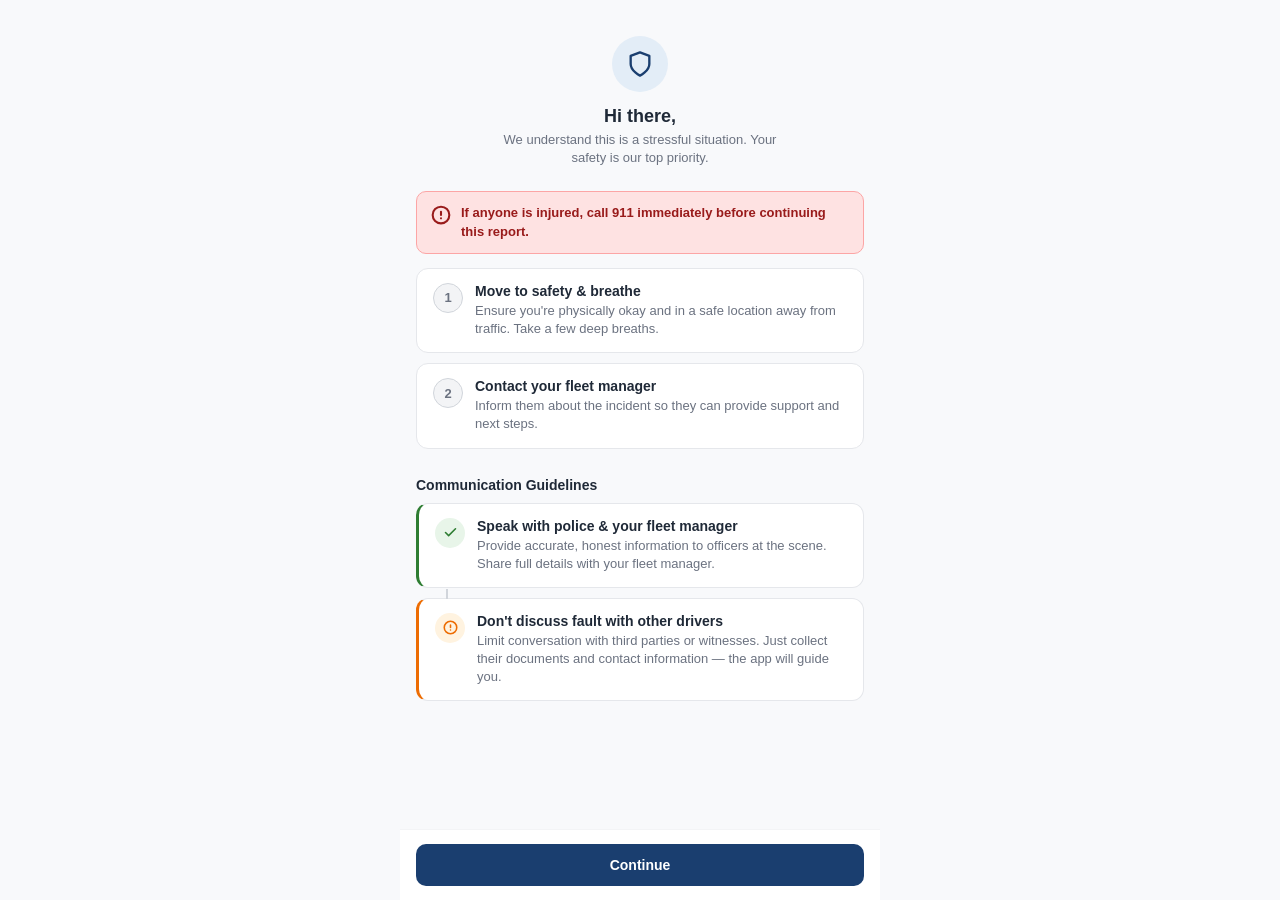
==== commit afc58e39: "Show Before You Start screen first, then incidents list Reorder the entry flow so the safety/communi" ====
--- a/index.html
+++ b/index.html
@@ -12,7 +12,7 @@
   <div class="offline-banner" id="offlineBanner">You are offline — data will be saved locally</div>
 
   <!-- ==================== SCREEN 1: Incidents List ==================== -->
-  <div class="screen active" id="screen-incidents">
+  <div class="screen" id="screen-incidents">
     <h2 class="section-title">Current Incidents</h2>
     <p class="section-subtitle">Reports that are in progress</p>
 
@@ -29,7 +29,7 @@
   </div>
 
   <!-- ==================== SCREEN 2: Before You Start (merged Safety + Comms) ==================== -->
-  <div class="screen" id="screen-safety">
+  <div class="screen active" id="screen-safety">
     <div class="safety-hero">
       <div class="shield-circle">
         <svg viewBox="0 0 24 24" stroke-linecap="round" stroke-linejoin="round"><path d="M12 22s8-4 8-10V5l-8-3-8 3v7c0 6 8 10 8 10z"/></svg>
@@ -85,8 +85,7 @@
     </div>
 
     <div class="button-footer">
-      <button class="btn btn-secondary" onclick="app.goTo('incidents')">Back</button>
-      <button class="btn btn-primary" onclick="app.goTo('qualifying')">Got it, start report</button>
+      <button class="btn btn-primary" onclick="app.goTo('incidents')">Continue</button>
     </div>
   </div>
 
@@ -131,7 +130,7 @@
     </div>
 
     <div class="button-footer">
-      <button class="btn btn-secondary" onclick="app.goTo('safety')">Back</button>
+      <button class="btn btn-secondary" onclick="app.goTo('incidents')">Back</button>
       <button class="btn btn-primary" id="qualifyingContinue" onclick="app.qualifyingContinue()">Continue</button>
     </div>
   </div>
@@ -146,7 +145,7 @@
     </div>
 
     <h2 class="section-title">Capture Photos of Your Vehicle & Scene</h2>
-    <p class="section-subtitle">Take photos of your vehicle damage and the incident scene.</p>
+    <p class="section-subtitle">Take clear, well-lit photos from each angle. Show the full side of the vehicle in each shot. For Damage Close-up, get within arm's reach of the damage so details are visible for AI analysis.</p>
 
     <div class="photo-grid" id="photoGridYours">
       <div class="photo-slot" onclick="app.showPhotoMenu('yours',0)">
@@ -198,7 +197,7 @@
     </div>
   </div>
 
-  <!-- ==================== SCREEN 6b: Photos — Third Party Vehicle ==================== -->
+  <!-- ==================== SCREEN 6b: Photos — 3rd Party Vehicle ==================== -->
   <div class="screen" id="screen-photos-third">
     <div class="progress-bar">
       <div class="progress-icon">
@@ -207,8 +206,8 @@
       <span>35% Complete</span>
     </div>
 
-    <h2 class="section-title">Capture Photos of Third Party Vehicle</h2>
-    <p class="section-subtitle">Take photos of the other driver's vehicle damage.</p>
+    <h2 class="section-title">Capture Photos of 3rd Party Vehicle</h2>
+    <p class="section-subtitle">Take clear, well-lit photos from each angle. Show the full side of the vehicle in each shot. For Damage Close-up, get within arm's reach of the damage so details are visible for AI analysis.</p>
 
     <div class="photo-grid" id="photoGridThird">
       <div class="photo-slot" onclick="app.showPhotoMenu('third',0)">
@@ -328,7 +327,7 @@
   <!-- severity-first kept as alias so editFromReview still works -->
   <div class="screen" id="screen-severity-first" style="display:none"></div>
 
-  <!-- ==================== SCREEN 9: Third Party Vehicle — Damage & Severity (combined) ==================== -->
+  <!-- ==================== SCREEN 9: 3rd Party Vehicle — Damage & Severity (combined) ==================== -->
   <div class="screen" id="screen-damage-third">
     <div class="progress-bar">
       <div class="progress-icon">
@@ -337,7 +336,7 @@
       <span>55% Complete</span>
     </div>
 
-    <h2 class="section-title">Third Party Vehicle Damage</h2>
+    <h2 class="section-title">3rd Party Vehicle Damage</h2>
     <p class="section-subtitle">Select damaged areas and severity. <span class="ai-badge">AI Suggested</span></p>
 
     <div class="damage-diagram">
@@ -419,7 +418,7 @@
       <span>65% Complete</span>
     </div>
 
-    <h2 class="section-title">Third Party Documents</h2>
+    <h2 class="section-title">3rd Party Documents</h2>
     <p class="section-subtitle">Capture the third party's documents. AI will automatically extract key information.</p>
 
     <!-- Insurance Card first — most critical for filing a claim (policy # + insurer) -->
@@ -482,7 +481,7 @@
 
     <div class="optional-section">
       <div class="optional-section-header" onclick="app.toggleSection('thirdPartyContact')">
-        <span class="optional-label">Third Party Driver Contact Info</span>
+        <span class="optional-label">3rd Party Driver Contact Info</span>
         <span class="optional-tag">Optional</span>
         <svg id="thirdPartyContactChevron" viewBox="0 0 24 24" fill="none" stroke="currentColor" stroke-width="2" stroke-linecap="round" stroke-linejoin="round" style="width:16px;height:16px;transition:transform 0.2s;flex-shrink:0"><polyline points="6 9 12 15 18 9"/></svg>
       </div>
@@ -874,7 +873,7 @@
         <span class="value"><span class="verified-icon">&#x2714;</span> <span id="revLocation">Interstate 78, MM 47</span></span>
       </div>
       <div class="review-row">
-        <span class="label">Third Party</span>
+        <span class="label">3rd Party</span>
         <span class="value" id="revThirdParty">Yes</span>
       </div>
       <div class="review-row" id="revRowHitAndRun" style="display:none">
@@ -916,7 +915,7 @@
     </div>
 
     <div class="review-section" id="revSectionThirdInfo">
-      <h3><svg viewBox="0 0 24 24" stroke-linecap="round" stroke-linejoin="round"><rect x="2" y="4" width="20" height="16" rx="2"/><line x1="2" y1="10" x2="22" y2="10"/></svg> Third Party Info</h3>
+      <h3><svg viewBox="0 0 24 24" stroke-linecap="round" stroke-linejoin="round"><rect x="2" y="4" width="20" height="16" rx="2"/><line x1="2" y1="10" x2="22" y2="10"/></svg> 3rd Party Info</h3>
       <div class="review-row">
         <span class="label">Name</span>
         <span class="value" id="revName">--</span>
@@ -1023,9 +1022,9 @@
 
     <div class="review-section">
       <h3><svg viewBox="0 0 24 24" stroke-linecap="round" stroke-linejoin="round"><path d="M11 4H4a2 2 0 0 0-2 2v14a2 2 0 0 0 2 2h14a2 2 0 0 0 2-2v-7"/><path d="M18.5 2.5a2.121 2.121 0 0 1 3 3L12 15l-4 1 1-4 9.5-9.5z"/></svg> Description</h3>
-      <div class="review-row">
-        <span class="value" id="revNarrative" style="font-size:13px;line-height:1.5;color:var(--text-secondary);max-height:60px;overflow:hidden;text-overflow:ellipsis">—</span>
-        <a class="review-edit-link" onclick="app.editFromReview('narrative')">Edit</a>
+      <div style="padding:4px 0;display:flex;gap:8px;align-items:flex-start">
+        <span id="revNarrative" style="flex:1;font-size:13px;line-height:1.5;color:var(--text-secondary);text-align:left;max-height:80px;overflow:hidden;text-overflow:ellipsis">—</span>
+        <a class="review-edit-link" onclick="app.editFromReview('narrative')" style="flex-shrink:0">Edit</a>
       </div>
     </div>
 
--- a/styles.css
+++ b/styles.css
@@ -1005,6 +1005,41 @@
   max-width: 60%;
 }
 
+/* Documents Captured: vertical checklist (overrides the flex-row .value default) */
+#revDocsCaptured {
+  display: block;
+  width: 100%;
+  max-width: 100%;
+  text-align: left;
+  font-weight: 500;
+}
+#revDocsCaptured .doc-item {
+  display: flex;
+  align-items: center;
+  gap: 8px;
+  padding: 4px 0;
+}
+#revDocsCaptured .doc-check {
+  color: var(--success);
+  font-weight: 700;
+  flex-shrink: 0;
+}
+
+/* Rows that have an Edit link: expand label so value and edit don't collide */
+.review-row:has(.review-edit-link) .label {
+  flex: 1;
+  padding-right: 8px;
+}
+.review-row:has(.review-edit-link) .value {
+  max-width: none;
+  text-align: right;
+  flex-shrink: 1;
+}
+.review-row:has(.review-edit-link) .review-edit-link {
+  margin-left: 12px;
+  flex-shrink: 0;
+}
+
 .verified-icon {
   color: var(--success);
   font-size: 13px;
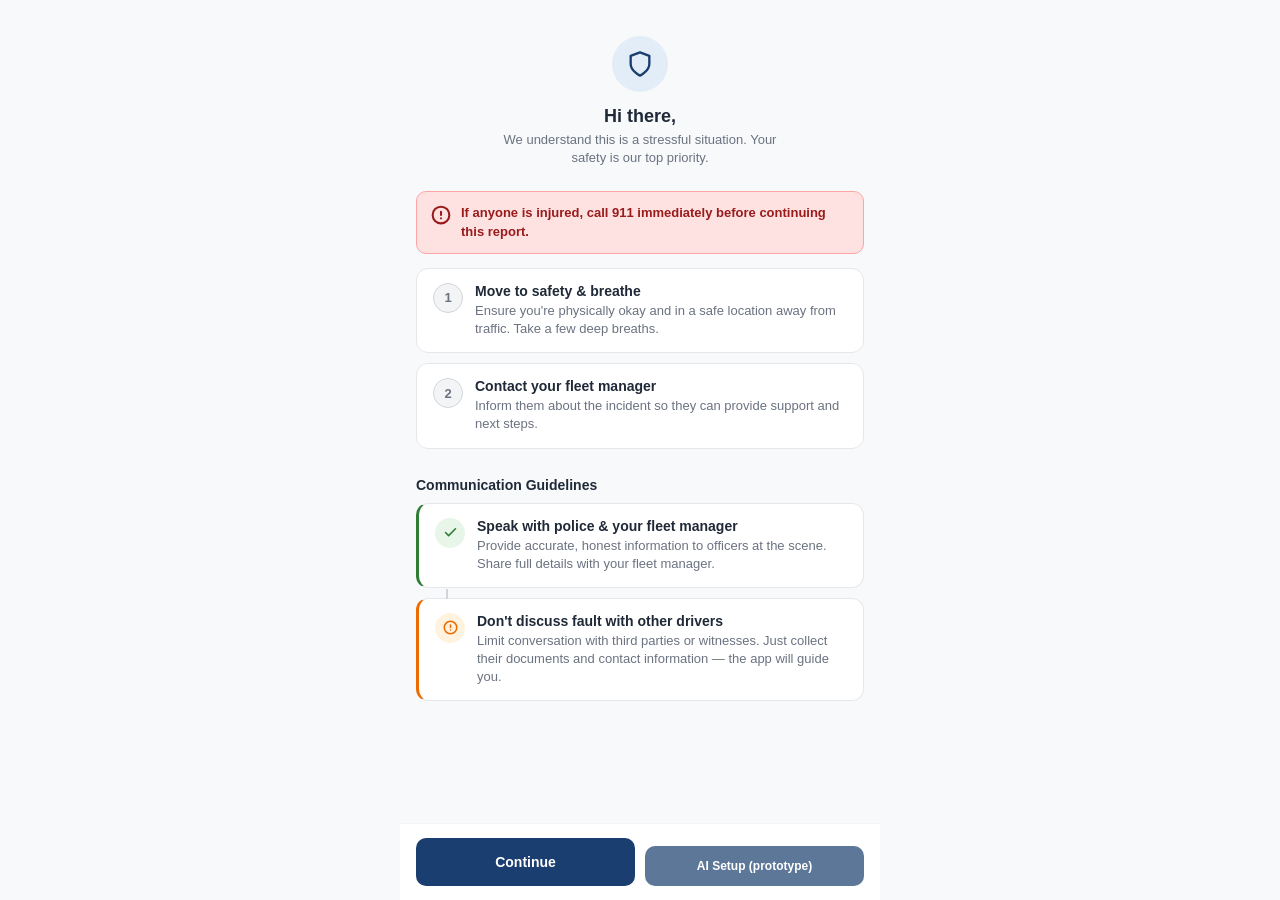
==== commit 98bbeec2: "Real AI/OCR with direct-to-gateway mode + in-app token entry - ai-vision.js: when a runtime token+ba" ====
--- a/index.html
+++ b/index.html
@@ -86,11 +86,31 @@
 
     <div class="button-footer">
       <button class="btn btn-primary" onclick="app.goTo('incidents')">Continue</button>
+      <button class="btn btn-secondary" style="margin-top:8px;font-size:12px;opacity:0.7" onclick="app.showAISetup()">AI Setup (prototype)</button>
     </div>
   </div>
 
   <!-- screen-communication kept as alias so any back-links still work -->
   <div class="screen" id="screen-communication" style="display:none"></div>
+
+  <!-- ==================== AI Setup (prototype token entry) ==================== -->
+  <!-- Prototype-only: lets the single tester enter their GenAI token+baseUrl at
+       runtime so the add-in calls the gateway directly. Stored ONLY in this
+       device's localStorage — never committed. Not for production/multi-user. -->
+  <div class="screen" id="screen-aisetup">
+    <h2 class="section-title">AI Setup</h2>
+    <p class="section-subtitle">Prototype only. Paste your GenAI config to enable live AI/OCR on <em>this device</em>. It's stored only here, never uploaded. Use test/dummy documents.</p>
+    <div class="question-group">
+      <label>Config JSON</label>
+      <textarea id="aiSetupInput" rows="6" style="width:100%;box-sizing:border-box;font-family:ui-monospace,SFMono-Regular,Menlo,monospace;font-size:12px;padding:10px;border:1px solid var(--border,#ccc);border-radius:8px" placeholder='{"token":"...","baseUrl":"...","region":"us"}'></textarea>
+    </div>
+    <p id="aiSetupStatus" style="font-size:13px;margin:8px 0"></p>
+    <div class="button-footer">
+      <button class="btn btn-primary" onclick="app.saveAISetup()">Save</button>
+      <button class="btn btn-secondary" style="margin-top:8px" onclick="app.clearAISetup()">Clear token from device</button>
+      <button class="btn btn-secondary" style="margin-top:8px" onclick="app.goTo('safety')">Back</button>
+    </div>
+  </div>
 
   <!-- ==================== SCREEN 5: Qualifying Questions ==================== -->
   <div class="screen" id="screen-qualifying">
@@ -1055,6 +1075,8 @@
     </div>
   </div>
 
-  <script src="app.js?v=6"></script>
+  <script src="ai-config.js?v=3"></script>
+  <script src="ai-vision.js?v=2"></script>
+  <script src="app.js?v=8"></script>
 </body>
 </html>
